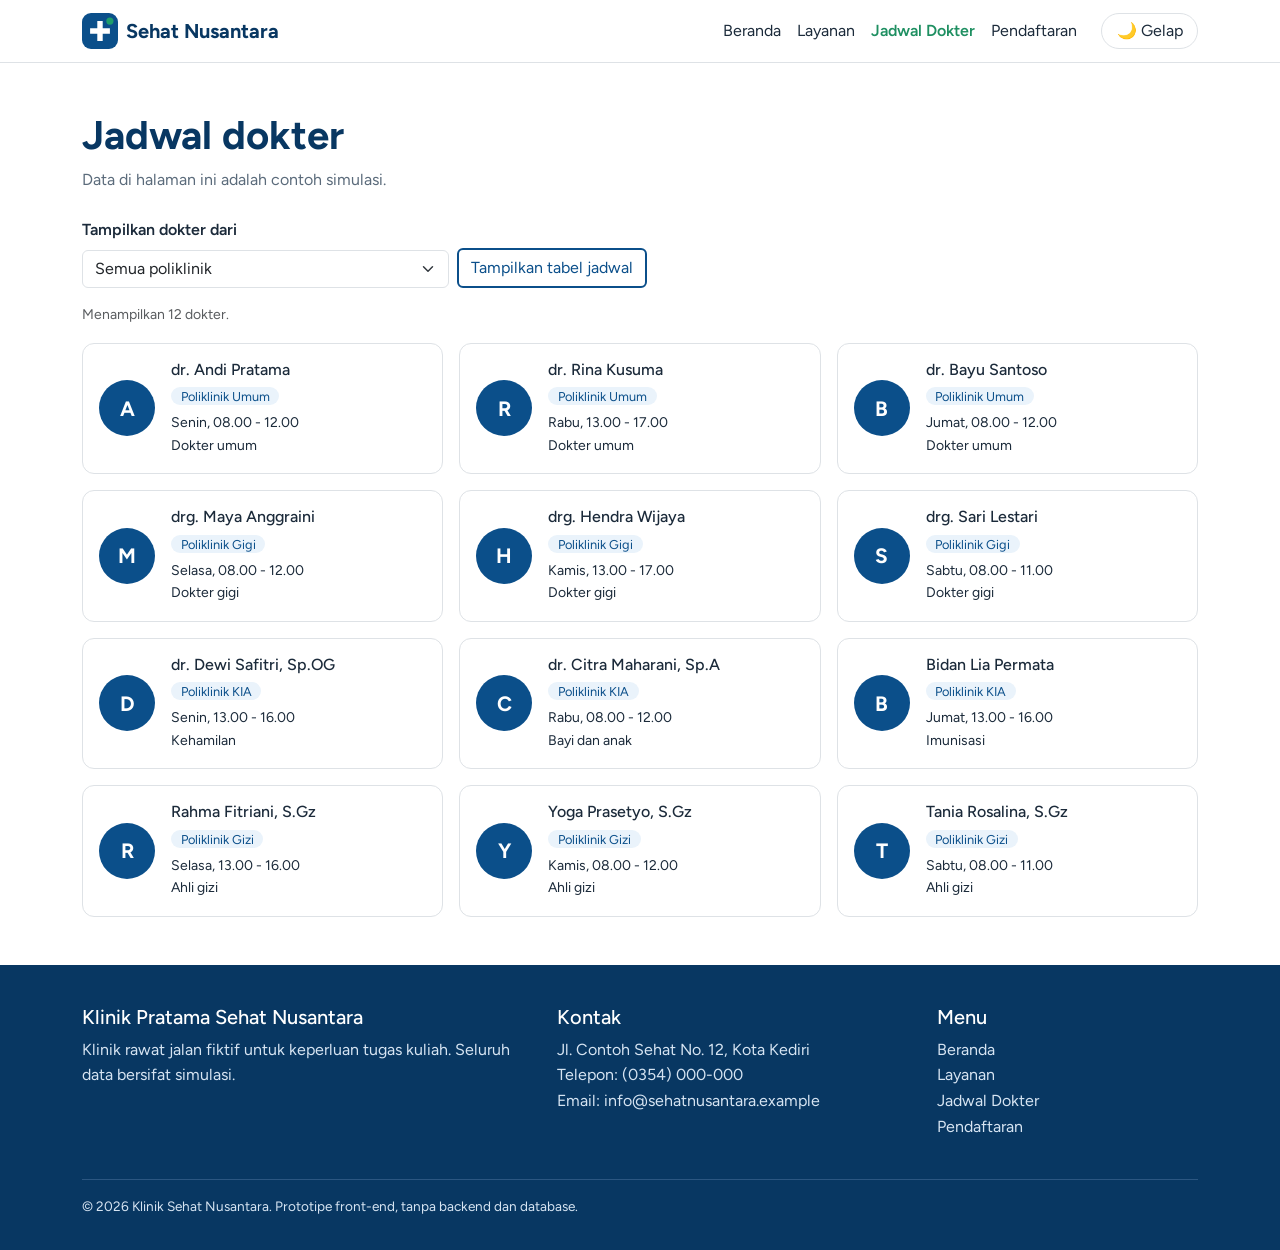
==== dokter.html @ 6f529d4d "inisialisasi project awal" ====
<!doctype html>
<html lang="id">
  <head>
    <meta charset="UTF-8" />
    <meta name="viewport" content="width=device-width, initial-scale=1" />
    <title>Jadwal Dokter | Klinik Pratama Sehat Nusantara</title>
    <link rel="preconnect" href="https://fonts.googleapis.com" />
    <link
      href="https://fonts.googleapis.com/css2?family=Figtree:wght@400;600;700&display=swap"
      rel="stylesheet"
    />
    <link
      href="https://cdn.jsdelivr.net/npm/bootstrap@5.3.3/dist/css/bootstrap.min.css"
      rel="stylesheet"
    />
    <link rel="stylesheet" href="css/style.css" />
    <script>
      document.documentElement.setAttribute(
        "data-bs-theme",
        localStorage.getItem("tema") || "light",
      );
    </script>
  </head>
  <body>
    <header class="site-header">
      <nav class="navbar navbar-expand-md" aria-label="Navigasi utama">
        <div class="container">
          <a class="navbar-brand" href="index.html"
            ><img
              src="img/logo.svg"
              alt="Logo Klinik Sehat Nusantara"
              width="36"
              height="36"
            />
            Sehat Nusantara</a
          >
          <button
            class="navbar-toggler"
            type="button"
            data-bs-toggle="collapse"
            data-bs-target="#menu"
            aria-controls="menu"
            aria-expanded="false"
            aria-label="Buka menu"
          >
            <span class="navbar-toggler-icon"></span>
          </button>
          <div class="collapse navbar-collapse" id="menu">
            <ul class="navbar-nav ms-auto">
              <li class="nav-item">
                <a class="nav-link" href="index.html">Beranda</a>
              </li>
              <li class="nav-item">
                <a class="nav-link" href="layanan.html">Layanan</a>
              </li>
              <li class="nav-item">
                <a class="nav-link active" href="dokter.html">Jadwal Dokter</a>
              </li>
              <li class="nav-item">
                <a class="nav-link" href="pendaftaran.html">Pendaftaran</a>
              </li>
            </ul>
            <button
              id="btn-tema"
              type="button"
              class="btn-tema ms-md-3 my-2 my-md-0"
              aria-pressed="false"
            >
              🌙 Gelap
            </button>
          </div>
        </div>
      </nav>
    </header>
    <main>
      <section class="bagian">
        <div class="container">
          <h1>Jadwal dokter</h1>
          <p class="lead-teks">Data di halaman ini adalah contoh simulasi.</p>
          <div class="row g-2 align-items-end mb-3">
            <div class="col-sm-6 col-md-4">
              <label for="filter-poli" class="form-label"
                >Tampilkan dokter dari</label
              >
              <select id="filter-poli" class="form-select">
                <option value="Semua">Semua poliklinik</option>
                <option value="Umum">Poliklinik Umum</option>
                <option value="Gigi">Poliklinik Gigi</option>
                <option value="KIA">Poliklinik KIA</option>
                <option value="Gizi">Poliklinik Gizi</option>
              </select>
            </div>
            <div class="col-sm-6 col-md-4">
              <button id="btn-tabel" type="button" class="btn btn-outline-biru">
                Tampilkan tabel jadwal
              </button>
            </div>
          </div>
          <p id="jumlah-dokter" class="small text-muted" aria-live="polite"></p>
          <div id="daftar-dokter" class="row g-3"></div>
          <div id="wadah-tabel" class="table-responsive mt-4 d-none">
            <table class="table table-striped align-middle">
              <caption>
                Jadwal praktik dokter
              </caption>
              <thead>
                <tr>
                  <th scope="col">Dokter</th>
                  <th scope="col">Poliklinik</th>
                  <th scope="col">Hari</th>
                  <th scope="col">Jam</th>
                </tr>
              </thead>
              <tbody id="isi-tabel"></tbody>
            </table>
          </div>
        </div>
      </section>
    </main>
    <footer class="site-footer">
      <div class="container">
        <div class="row g-4">
          <div class="col-md-5">
            <h2 class="h5">Klinik Pratama Sehat Nusantara</h2>
            <p>
              Klinik rawat jalan fiktif untuk keperluan tugas kuliah. Seluruh
              data bersifat simulasi.
            </p>
          </div>
          <div class="col-md-4">
            <h2 class="h5">Kontak</h2>
            <ul class="list-unstyled">
              <li>Jl. Contoh Sehat No. 12, Kota Kediri</li>
              <li>Telepon: (0354) 000-000</li>
              <li>Email: info@sehatnusantara.example</li>
            </ul>
          </div>
          <div class="col-md-3">
            <h2 class="h5">Menu</h2>
            <ul class="list-unstyled">
              <li><a href="index.html">Beranda</a></li>
              <li><a href="layanan.html">Layanan</a></li>
              <li><a href="dokter.html">Jadwal Dokter</a></li>
              <li><a href="pendaftaran.html">Pendaftaran</a></li>
            </ul>
          </div>
        </div>
        <p class="copy">
          &copy; 2026 Klinik Sehat Nusantara. Prototipe front-end, tanpa backend
          dan database.
        </p>
      </div>
    </footer>
    <script src="https://cdn.jsdelivr.net/npm/bootstrap@5.3.3/dist/js/bootstrap.bundle.min.js"></script>
    <script src="js/script.js"></script>
  </body>
</html>
---- css/style.css ----
/* Palet: biru klinik, putih, aksen hijau. Font: Figtree */
:root {
  --biru: #0b4f8a;
  --biru-tua: #083762;
  --biru-muda: #eaf3fb;
  --hijau: #1e8f61;
  --hijau-tua: #177350;
  --teks: #1b2a3a;
  --abu: #5b6b7b;
  --merah: #b3261e;
  --latar-gelap: #083762;
  --tombol: #187a53;
  --tombol-hover: #126043;
}
body {
  font-family: "Figtree", system-ui, sans-serif;
  color: var(--teks);
  line-height: 1.6;
  overflow-x: hidden;
}
h1,
h2,
h3 {
  font-weight: 700;
  color: var(--biru-tua);
}
a {
  color: var(--biru);
}
/* header & navbar */
.site-header {
  background: var(--bs-body-bg);
  border-bottom: 1px solid var(--bs-border-color);
  position: sticky;
  top: 0;
  z-index: 100;
}
.navbar-brand {
  font-weight: 700;
  color: var(--biru-tua);
  display: flex;
  align-items: center;
  gap: 0.5rem;
}
.navbar .nav-link {
  color: var(--teks);
  padding: 0.5rem 1rem;
}
.navbar .nav-link:hover,
.navbar .nav-link.active {
  color: var(--hijau);
  font-weight: 600;
}
/* tombol */
.btn-hijau {
  background: var(--tombol);
  color: #fff;
  border: 0;
}
.btn-hijau:hover {
  background: var(--tombol-hover);
  color: #fff;
}
.btn-outline-biru {
  border: 2px solid var(--biru);
  color: var(--biru);
}
.btn-outline-biru:hover {
  background: var(--biru);
  color: #fff;
}
/* hero */
.hero {
  background: var(--latar-gelap);
  color: #fff;
  padding: 4.5rem 0;
}
.hero h1 {
  color: #fff;
  font-size: 2.6rem;
  max-width: 18ch;
}
.hero .lead {
  max-width: 55ch;
  margin: 1rem 0 1.5rem;
}
.sapaan {
  color: #9fe0c3;
  font-weight: 600;
  margin-bottom: 0.5rem;
}
.hero .btn {
  margin: 0 0.5rem 0.5rem 0;
}
/* bagian umum */
.bagian {
  padding: 3rem 0;
}
.bg-muda {
  background: var(--biru-muda);
}
.lead-teks {
  color: var(--abu);
  margin-bottom: 1.5rem;
}
.kartu-poli {
  border: 1px solid var(--bs-border-color);
  border-radius: 12px;
  overflow: hidden;
}
.kartu-poli:hover {
  border-color: var(--hijau);
}
.kartu-poli ul {
  padding-left: 1.1rem;
}
.untuk {
  font-size: 0.95rem;
  color: var(--abu);
  margin: 0;
}
.tabel-jam {
  max-width: 420px;
}
/* dokter */
.avatar {
  width: 56px;
  height: 56px;
  border-radius: 50%;
  background: var(--biru);
  color: #fff;
  display: flex;
  align-items: center;
  justify-content: center;
  font-weight: 700;
  font-size: 1.3rem;
  flex-shrink: 0;
}
.kartu-dokter {
  display: flex;
  gap: 1rem;
  align-items: center;
  padding: 1rem;
  border: 1px solid var(--bs-border-color);
  border-radius: 12px;
  height: 100%;
}
.badge-poli {
  background: var(--biru-muda);
  color: var(--biru);
  padding: 0.1rem 0.6rem;
  border-radius: 20px;
  font-size: 0.8rem;
}
/* formulir */
.form-lebar {
  max-width: 760px;
}
.form-label {
  font-weight: 600;
}
.pesan-error {
  color: var(--merah);
  font-size: 0.875rem;
  min-height: 1.3em;
}
.is-invalid {
  border-color: var(--merah) !important;
  background-color: #fdf1f0;
}
.nomor-antrean {
  font-size: 2.4rem;
  font-weight: 700;
  color: var(--hijau);
  text-align: center;
}
/* footer */
.site-footer {
  background: var(--latar-gelap);
  color: #d6e4f2;
  padding: 2.5rem 0 1rem;
}
.site-footer h2 {
  color: #fff;
}
.site-footer a {
  color: #d6e4f2;
  text-decoration: none;
}
.site-footer a:hover {
  color: #9fe0c3;
  text-decoration: underline;
}
.copy {
  border-top: 1px solid #2b5681;
  margin-top: 1.5rem;
  padding-top: 1rem;
  font-size: 0.85rem;
}
:focus-visible {
  outline: 3px solid #f2b705;
  outline-offset: 2px;
}
/* responsif: tablet */
@media (max-width: 991px) {
  .hero h1 {
    font-size: 2.2rem;
  }
  .bagian {
    padding: 2.5rem 0;
  }
}
/* responsif: smartphone */
@media (max-width: 576px) {
  .hero {
    padding: 3rem 0;
  }
  .hero h1 {
    font-size: 1.8rem;
  }
  .nomor-antrean {
    font-size: 1.9rem;
  }
  .kartu-dokter {
    flex-direction: column;
    text-align: center;
  }
}
/* cetak ringkasan pendaftaran */
@media print {
  body * {
    visibility: hidden;
  }
  #modal-ringkasan,
  #modal-ringkasan * {
    visibility: visible;
  }
  #modal-ringkasan {
    position: absolute;
    left: 0;
    top: 0;
  }
  .modal-footer,
  .btn-close {
    display: none;
  }
}

/* ===== MODE GELAP ===== */
.btn-tema {
  background: none;
  border: 1px solid var(--bs-border-color);
  border-radius: 20px;
  padding: 0.25rem 0.9rem;
  color: var(--teks);
}
.btn-tema:hover {
  border-color: var(--hijau);
  color: var(--hijau);
}
[data-bs-theme="dark"] {
  --biru: #6cb4f0;
  --biru-tua: #dcebfa;
  --biru-muda: #16293d;
  --hijau: #3dbe8b;
  --teks: #e4ecf4;
  --abu: #9fb0c1;
  --merah: #ff8a80;
}
[data-bs-theme="dark"] .navbar-toggler-icon {
  filter: invert(1);
}
[data-bs-theme="dark"] .is-invalid {
  background-color: #3a1f1f;
}
[data-bs-theme="dark"] .btn-outline-biru:hover,
[data-bs-theme="dark"] .avatar {
  color: #0b1b2b;
}
@media print {
  #modal-ringkasan .modal-content {
    background: #fff !important;
    color: #000 !important;
  }
  .nomor-antrean {
    color: #000;
  }
}
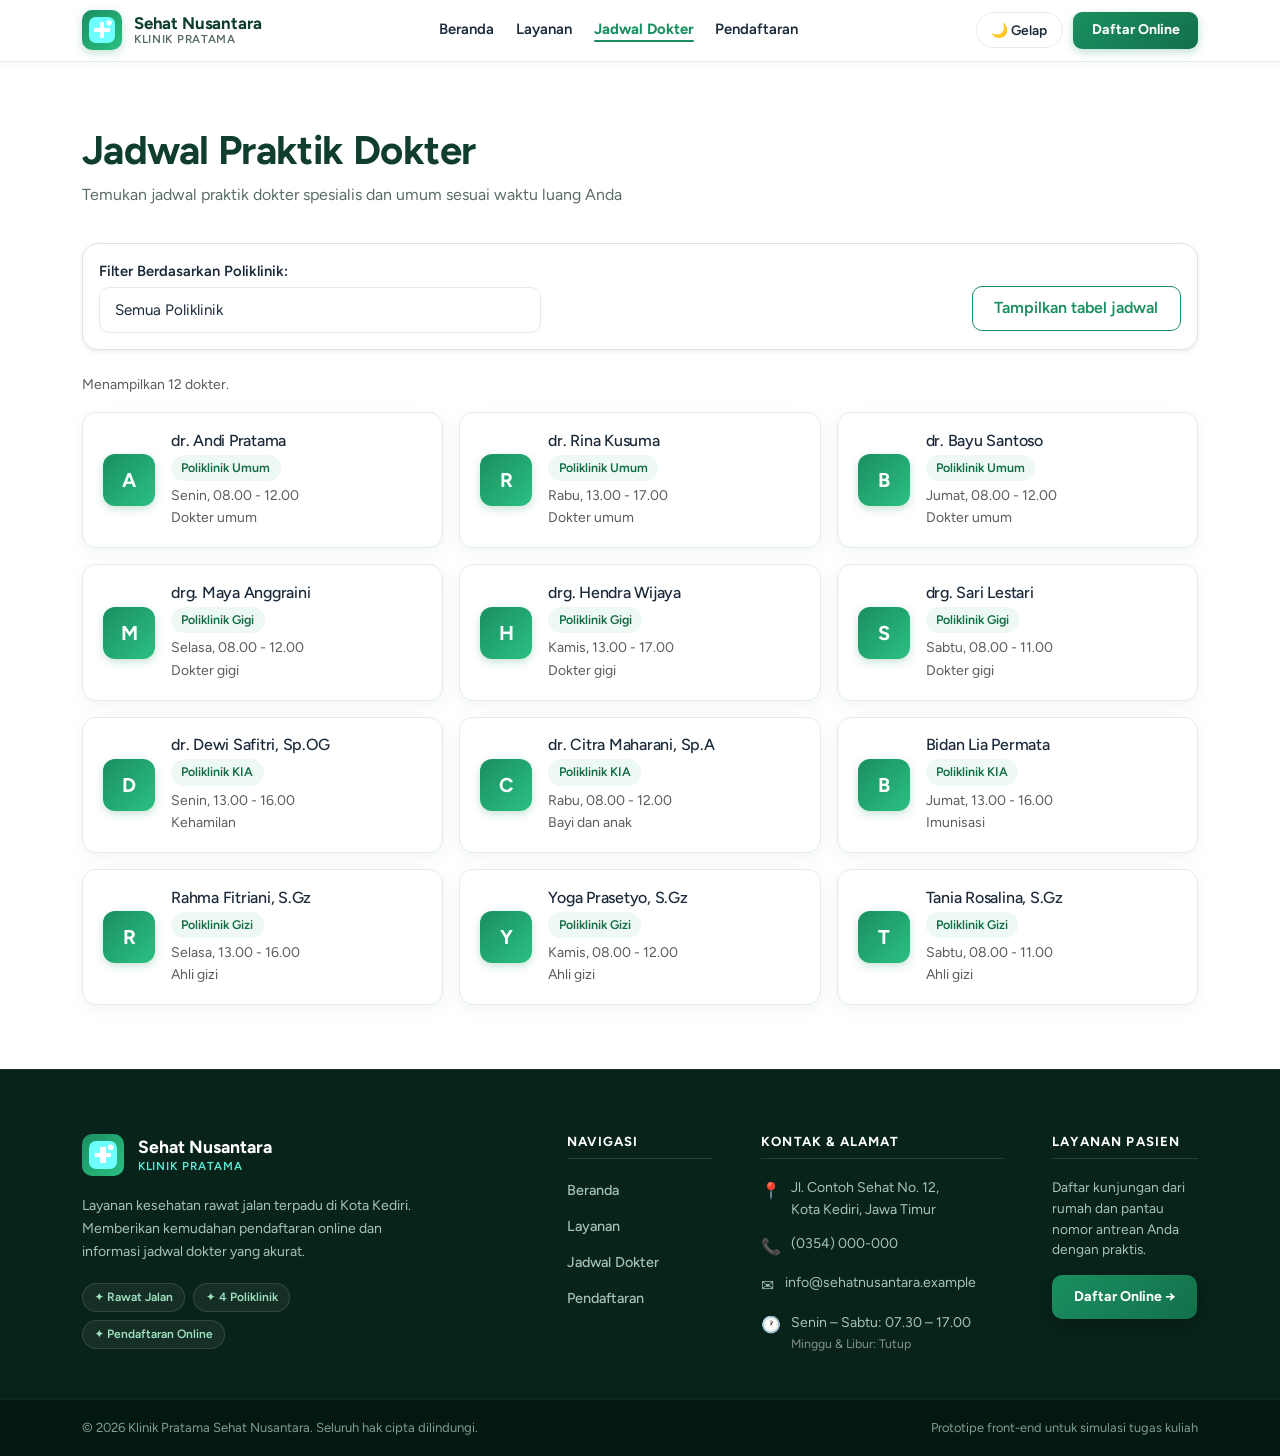
==== commit 0240317a: "fixing hari libur maksimalkan tampilan header dan footer serta perbaiki dark mode yang belum sempurn" ====
--- a/dokter.html
+++ b/dokter.html
@@ -6,7 +6,7 @@
     <title>Jadwal Dokter | Klinik Pratama Sehat Nusantara</title>
     <link rel="preconnect" href="https://fonts.googleapis.com" />
     <link
-      href="https://fonts.googleapis.com/css2?family=Figtree:wght@400;600;700&display=swap"
+      href="https://fonts.googleapis.com/css2?family=Figtree:wght@400;500;600;700&display=swap"
       rel="stylesheet"
     />
     <link
@@ -22,18 +22,29 @@
     </script>
   </head>
   <body>
+
+    <!-- ===== HEADER / NAVBAR ===== -->
     <header class="site-header">
       <nav class="navbar navbar-expand-md" aria-label="Navigasi utama">
         <div class="container">
-          <a class="navbar-brand" href="index.html"
-            ><img
-              src="img/logo.svg"
-              alt="Logo Klinik Sehat Nusantara"
-              width="36"
-              height="36"
-            />
-            Sehat Nusantara</a
-          >
+
+          <!-- Brand Logo & Nama -->
+          <a class="navbar-brand" href="index.html">
+            <div class="navbar-brand-logo">
+              <img
+                src="img/logo.svg"
+                alt="Logo Klinik Sehat Nusantara"
+                width="26"
+                height="26"
+              />
+            </div>
+            <div class="navbar-brand-text">
+              <span class="brand-name">Sehat Nusantara</span>
+              <span class="brand-sub">Klinik Pratama</span>
+            </div>
+          </a>
+
+          <!-- Toggler Mobile -->
           <button
             class="navbar-toggler"
             type="button"
@@ -45,112 +56,191 @@
           >
             <span class="navbar-toggler-icon"></span>
           </button>
+
+          <!-- Menu Navigasi & Aksi -->
           <div class="collapse navbar-collapse" id="menu">
-            <ul class="navbar-nav ms-auto">
-              <li class="nav-item">
-                <a class="nav-link" href="index.html">Beranda</a>
-              </li>
-              <li class="nav-item">
-                <a class="nav-link" href="layanan.html">Layanan</a>
-              </li>
-              <li class="nav-item">
-                <a class="nav-link active" href="dokter.html">Jadwal Dokter</a>
-              </li>
-              <li class="nav-item">
-                <a class="nav-link" href="pendaftaran.html">Pendaftaran</a>
+            <ul class="navbar-nav mx-auto">
+              <li class="nav-item">
+                <a class="nav-link" href="index.html">
+                  <span>Beranda</span>
+                </a>
+              </li>
+              <li class="nav-item">
+                <a class="nav-link" href="layanan.html">
+                  <span>Layanan</span>
+                </a>
+              </li>
+              <li class="nav-item">
+                <a class="nav-link active" href="dokter.html">
+                  <span>Jadwal Dokter</span>
+                </a>
+              </li>
+              <li class="nav-item">
+                <a class="nav-link" href="pendaftaran.html">
+                  <span>Pendaftaran</span>
+                </a>
               </li>
             </ul>
-            <button
-              id="btn-tema"
-              type="button"
-              class="btn-tema ms-md-3 my-2 my-md-0"
-              aria-pressed="false"
-            >
-              🌙 Gelap
-            </button>
-          </div>
+
+            <div class="navbar-actions">
+              <button
+                id="btn-tema"
+                type="button"
+                class="btn-tema"
+                aria-pressed="false"
+              >
+                🌙 Gelap
+              </button>
+              <a href="pendaftaran.html" class="btn-daftar-nav">
+                Daftar Online
+              </a>
+            </div>
+          </div>
+
         </div>
       </nav>
     </header>
+
     <main>
       <section class="bagian">
         <div class="container">
-          <h1>Jadwal dokter</h1>
-          <p class="lead-teks">Data di halaman ini adalah contoh simulasi.</p>
-          <div class="row g-2 align-items-end mb-3">
-            <div class="col-sm-6 col-md-4">
-              <label for="filter-poli" class="form-label"
-                >Tampilkan dokter dari</label
-              >
-              <select id="filter-poli" class="form-select">
-                <option value="Semua">Semua poliklinik</option>
-                <option value="Umum">Poliklinik Umum</option>
-                <option value="Gigi">Poliklinik Gigi</option>
-                <option value="KIA">Poliklinik KIA</option>
-                <option value="Gizi">Poliklinik Gizi</option>
-              </select>
-            </div>
-            <div class="col-sm-6 col-md-4">
-              <button id="btn-tabel" type="button" class="btn btn-outline-biru">
-                Tampilkan tabel jadwal
-              </button>
-            </div>
-          </div>
-          <p id="jumlah-dokter" class="small text-muted" aria-live="polite"></p>
+          <div class="section-heading">
+            <h1>Jadwal Praktik Dokter</h1>
+            <p class="section-sub">Temukan jadwal praktik dokter spesialis dan umum sesuai waktu luang Anda</p>
+          </div>
+
+          <!-- Filter & Toggle Tabel -->
+          <div class="card p-3 mb-4 rounded-4 shadow-sm border">
+            <div class="row g-3 align-items-center">
+              <div class="col-sm-6 col-md-5">
+                <label for="filter-poli" class="form-label mb-1">
+                  Filter Berdasarkan Poliklinik:
+                </label>
+                <select id="filter-poli" class="form-select form-control-modern">
+                  <option value="Semua">Semua Poliklinik</option>
+                  <option value="Umum">Poliklinik Umum</option>
+                  <option value="Gigi">Poliklinik Gigi</option>
+                  <option value="KIA">Poliklinik KIA</option>
+                  <option value="Gizi">Poliklinik Gizi</option>
+                </select>
+              </div>
+              <div class="col-sm-6 col-md-4 ms-auto text-sm-end pt-sm-4">
+                <button id="btn-tabel" type="button" class="btn btn-outline-hijau">
+                  Tampilkan tabel jadwal
+                </button>
+              </div>
+            </div>
+          </div>
+
+          <p id="jumlah-dokter" class="small text-muted mb-3" aria-live="polite"></p>
+
+          <!-- Grid Kartu Dokter -->
           <div id="daftar-dokter" class="row g-3"></div>
+
+          <!-- Wadah Tabel Jadwal Dinamis -->
           <div id="wadah-tabel" class="table-responsive mt-4 d-none">
-            <table class="table table-striped align-middle">
-              <caption>
-                Jadwal praktik dokter
-              </caption>
-              <thead>
-                <tr>
-                  <th scope="col">Dokter</th>
-                  <th scope="col">Poliklinik</th>
-                  <th scope="col">Hari</th>
-                  <th scope="col">Jam</th>
-                </tr>
-              </thead>
-              <tbody id="isi-tabel"></tbody>
-            </table>
-          </div>
+            <div class="card rounded-4 overflow-hidden border shadow-sm">
+              <table class="table table-striped align-middle mb-0">
+                <thead class="table-light">
+                  <tr>
+                    <th scope="col" class="py-3 px-3">Nama Dokter</th>
+                    <th scope="col" class="py-3">Poliklinik</th>
+                    <th scope="col" class="py-3">Hari Praktik</th>
+                    <th scope="col" class="py-3 px-3">Jam Layanan</th>
+                  </tr>
+                </thead>
+                <tbody id="isi-tabel"></tbody>
+              </table>
+            </div>
+          </div>
+
         </div>
       </section>
     </main>
+
+    <!-- ===== FOOTER ===== -->
     <footer class="site-footer">
-      <div class="container">
-        <div class="row g-4">
-          <div class="col-md-5">
-            <h2 class="h5">Klinik Pratama Sehat Nusantara</h2>
-            <p>
-              Klinik rawat jalan fiktif untuk keperluan tugas kuliah. Seluruh
-              data bersifat simulasi.
-            </p>
-          </div>
-          <div class="col-md-4">
-            <h2 class="h5">Kontak</h2>
-            <ul class="list-unstyled">
-              <li>Jl. Contoh Sehat No. 12, Kota Kediri</li>
-              <li>Telepon: (0354) 000-000</li>
-              <li>Email: info@sehatnusantara.example</li>
-            </ul>
-          </div>
-          <div class="col-md-3">
-            <h2 class="h5">Menu</h2>
-            <ul class="list-unstyled">
-              <li><a href="index.html">Beranda</a></li>
-              <li><a href="layanan.html">Layanan</a></li>
-              <li><a href="dokter.html">Jadwal Dokter</a></li>
-              <li><a href="pendaftaran.html">Pendaftaran</a></li>
-            </ul>
-          </div>
-        </div>
-        <p class="copy">
-          &copy; 2026 Klinik Sehat Nusantara. Prototipe front-end, tanpa backend
-          dan database.
-        </p>
+      <div class="footer-top">
+        <div class="container">
+          <div class="row g-4 g-lg-5">
+
+            <!-- Kolom 1: Identitas -->
+            <div class="col-md-5 col-lg-4">
+              <div class="footer-brand">
+                <div class="footer-brand-logo">
+                  <img src="img/logo.svg" alt="Logo Sehat Nusantara" width="28" height="28" />
+                </div>
+                <div>
+                  <span class="footer-brand-name">Sehat Nusantara</span>
+                  <span class="footer-brand-tag">Klinik Pratama</span>
+                </div>
+              </div>
+              <p class="footer-desc">
+                Layanan kesehatan rawat jalan terpadu di Kota Kediri. Memberikan kemudahan pendaftaran online dan informasi jadwal dokter yang akurat.
+              </p>
+              <div class="footer-badges">
+                <span class="footer-badge">✦ Rawat Jalan</span>
+                <span class="footer-badge">✦ 4 Poliklinik</span>
+                <span class="footer-badge">✦ Pendaftaran Online</span>
+              </div>
+            </div>
+
+            <!-- Kolom 2: Navigasi -->
+            <div class="col-6 col-md-3 col-lg-2 offset-lg-1">
+              <h2 class="footer-heading">Navigasi</h2>
+              <ul class="footer-links">
+                <li><a href="index.html">Beranda</a></li>
+                <li><a href="layanan.html">Layanan</a></li>
+                <li><a href="dokter.html">Jadwal Dokter</a></li>
+                <li><a href="pendaftaran.html">Pendaftaran</a></li>
+              </ul>
+            </div>
+
+            <!-- Kolom 3: Kontak -->
+            <div class="col-6 col-md-4 col-lg-3">
+              <h2 class="footer-heading">Kontak &amp; Alamat</h2>
+              <ul class="footer-contact">
+                <li>
+                  <span class="fc-icon" aria-hidden="true">📍</span>
+                  <span>Jl. Contoh Sehat No. 12,<br />Kota Kediri, Jawa Timur</span>
+                </li>
+                <li>
+                  <span class="fc-icon" aria-hidden="true">📞</span>
+                  <span>(0354) 000-000</span>
+                </li>
+                <li>
+                  <span class="fc-icon" aria-hidden="true">✉️</span>
+                  <span>info@sehatnusantara.example</span>
+                </li>
+                <li>
+                  <span class="fc-icon" aria-hidden="true">🕐</span>
+                  <span>Senin – Sabtu: 07.30 – 17.00<br /><small class="text-white-50">Minggu &amp; Libur: Tutup</small></span>
+                </li>
+              </ul>
+            </div>
+
+            <!-- Kolom 4: CTA Layanan -->
+            <div class="col-md-12 col-lg-2">
+              <h2 class="footer-heading">Layanan Pasien</h2>
+              <p class="footer-cta-desc">Daftar kunjungan dari rumah dan pantau nomor antrean Anda dengan praktis.</p>
+              <a href="pendaftaran.html" class="btn-footer-daftar">Daftar Online →</a>
+            </div>
+
+          </div>
+        </div>
+      </div>
+
+      <!-- Footer Bottom Bar -->
+      <div class="footer-bottom">
+        <div class="container">
+          <div class="footer-bottom-inner">
+            <p class="copy">&copy; 2026 Klinik Pratama Sehat Nusantara. Seluruh hak cipta dilindungi.</p>
+            <p class="footer-credit">Prototipe front-end untuk simulasi tugas kuliah</p>
+          </div>
+        </div>
       </div>
     </footer>
+
     <script src="https://cdn.jsdelivr.net/npm/bootstrap@5.3.3/dist/js/bootstrap.bundle.min.js"></script>
     <script src="js/script.js"></script>
   </body>
--- a/css/style.css
+++ b/css/style.css
@@ -1,232 +1,1463 @@
-/* Palet: biru klinik, putih, aksen hijau. Font: Figtree */
+/* ==========================================================================
+   KLINIK PRATAMA SEHAT NUSANTARA - MODERN HEALTHCARE DESIGN SYSTEM
+   Palet: Emerald Green (#1a8f60), Forest Deep (#092e22), Soft Mint (#eef9f3),
+   Slate Charcoal (#1b2a3a), Pure White (#ffffff).
+   Font: Figtree
+   ========================================================================== */
+
 :root {
-  --biru: #0b4f8a;
-  --biru-tua: #083762;
-  --biru-muda: #eaf3fb;
-  --hijau: #1e8f61;
-  --hijau-tua: #177350;
+  /* Warna Utama & Identitas */
+  --hijau: #1a8f60;
+  --hijau-tua: #126b48;
+  --hijau-muda: #eef9f3;
+  --hijau-aksen: #2bc083;
+  --biru: #1a8f60;           /* Selaraskan biru lawas menjadi hijau klinik */
+  --biru-tua: #0f3d2e;
+  --biru-muda: #eef9f3;
   --teks: #1b2a3a;
-  --abu: #5b6b7b;
-  --merah: #b3261e;
-  --latar-gelap: #083762;
-  --tombol: #187a53;
-  --tombol-hover: #126043;
-}
+  --teks-muted: #5a6e64;
+  --abu: #5a6e64;
+  --merah: #d93829;
+  --latar-gelap: #092e22;    /* Deep Forest Green elegan */
+  --tombol: #1a8f60;
+  --tombol-hover: #13704b;
+  --border-halus: #e2ede7;
+  --card-bg: #ffffff;
+  --card-shadow: 0 4px 16px rgba(15, 61, 46, 0.06);
+  --card-shadow-hover: 0 8px 24px rgba(26, 143, 96, 0.12);
+  --header-bg: rgba(255, 255, 255, 0.95);
+  --footer-bg: #07231a;
+  --footer-bottom-bg: #041812;
+}
+
 body {
-  font-family: "Figtree", system-ui, sans-serif;
+  font-family: "Figtree", system-ui, -apple-system, BlinkMacSystemFont, sans-serif;
   color: var(--teks);
+  background-color: var(--bs-body-bg);
   line-height: 1.6;
   overflow-x: hidden;
-}
-h1,
-h2,
-h3 {
+  transition: background-color 0.25s ease, color 0.25s ease;
+}
+
+h1, h2, h3, h4, h5, h6 {
   font-weight: 700;
   color: var(--biru-tua);
-}
+  letter-spacing: -0.015em;
+}
+
 a {
-  color: var(--biru);
-}
-/* header & navbar */
+  color: var(--hijau);
+  text-decoration: none;
+  transition: color 0.18s ease;
+}
+a:hover {
+  color: var(--hijau-tua);
+}
+
+:focus-visible {
+  outline: 2px solid var(--hijau);
+  outline-offset: 2px;
+}
+
+/* ==========================================================================
+   HEADER & NAVBAR (Konsisten di Seluruh Halaman)
+   ========================================================================== */
 .site-header {
-  background: var(--bs-body-bg);
-  border-bottom: 1px solid var(--bs-border-color);
+  background: var(--header-bg);
+  backdrop-filter: blur(12px);
+  -webkit-backdrop-filter: blur(12px);
+  border-bottom: 1px solid var(--border-halus);
   position: sticky;
   top: 0;
-  z-index: 100;
-}
+  z-index: 1000;
+  box-shadow: 0 2px 10px rgba(0, 0, 0, 0.03);
+  transition: background-color 0.25s ease, border-color 0.25s ease;
+}
+
+.site-header .navbar {
+  padding: 0.65rem 0;
+}
+
+.navbar .container {
+  display: flex;
+  align-items: center;
+  justify-content: space-between;
+}
+
+/* Brand Logo & Teks */
 .navbar-brand {
-  font-weight: 700;
+  display: flex;
+  align-items: center;
+  gap: 0.75rem;
+  text-decoration: none;
+  padding: 0;
+  margin: 0;
+  flex-shrink: 0;
+}
+
+.navbar-brand-logo {
+  width: 40px;
+  height: 40px;
+  background: linear-gradient(135deg, #1a8f60 0%, #2bc083 100%);
+  border-radius: 10px;
+  display: flex;
+  align-items: center;
+  justify-content: center;
+  flex-shrink: 0;
+  box-shadow: 0 3px 10px rgba(26, 143, 96, 0.25);
+  padding: 7px;
+  transition: transform 0.2s ease;
+}
+.navbar-brand:hover .navbar-brand-logo {
+  transform: scale(1.04);
+}
+.navbar-brand-logo img {
+  filter: brightness(10);
+  width: 100%;
+  height: 100%;
+  object-fit: contain;
+}
+
+.navbar-brand-text {
+  display: flex;
+  flex-direction: column;
+  line-height: 1.15;
+}
+.brand-name {
+  font-weight: 700;
+  font-size: 1.05rem;
   color: var(--biru-tua);
-  display: flex;
-  align-items: center;
-  gap: 0.5rem;
-}
+  letter-spacing: -0.01em;
+}
+.brand-sub {
+  font-size: 0.72rem;
+  font-weight: 600;
+  color: var(--teks-muted);
+  text-transform: uppercase;
+  letter-spacing: 0.06em;
+}
+
+/* Nav Menu Links (Terpusat & Seimbang) */
+.navbar-collapse {
+  flex-grow: 1;
+}
+
+.navbar-nav {
+  display: flex;
+  align-items: center;
+  gap: 0.35rem;
+  margin: 0 auto;
+}
+
 .navbar .nav-link {
   color: var(--teks);
-  padding: 0.5rem 1rem;
-}
-.navbar .nav-link:hover,
+  font-weight: 600;
+  font-size: 0.93rem;
+  padding: 0.5rem 0.95rem;
+  border-radius: 8px;
+  position: relative;
+  transition: color 0.18s ease, background-color 0.18s ease;
+}
+.navbar .nav-link span {
+  position: relative;
+}
+.navbar .nav-link span::after {
+  content: "";
+  position: absolute;
+  left: 0;
+  bottom: -4px;
+  width: 0;
+  height: 2px;
+  background: var(--hijau);
+  border-radius: 2px;
+  transition: width 0.22s ease;
+}
+.navbar .nav-link:hover {
+  color: var(--hijau);
+}
+.navbar .nav-link:hover span::after,
+.navbar .nav-link.active span::after {
+  width: 100%;
+}
 .navbar .nav-link.active {
   color: var(--hijau);
+  font-weight: 700;
+}
+
+/* Navbar Actions (Kanan: Theme Toggle & CTA) */
+.navbar-actions {
+  display: flex;
+  align-items: center;
+  gap: 0.65rem;
+  flex-shrink: 0;
+}
+
+.btn-tema {
+  background: transparent;
+  border: 1px solid var(--border-halus);
+  border-radius: 20px;
+  padding: 0.38rem 0.9rem;
+  color: var(--teks);
+  font-size: 0.86rem;
   font-weight: 600;
-}
-/* tombol */
-.btn-hijau {
-  background: var(--tombol);
-  color: #fff;
-  border: 0;
-}
-.btn-hijau:hover {
-  background: var(--tombol-hover);
-  color: #fff;
-}
-.btn-outline-biru {
-  border: 2px solid var(--biru);
-  color: var(--biru);
-}
-.btn-outline-biru:hover {
-  background: var(--biru);
-  color: #fff;
-}
-/* hero */
+  cursor: pointer;
+  display: inline-flex;
+  align-items: center;
+  gap: 0.35rem;
+  transition: all 0.18s ease;
+}
+.btn-tema:hover {
+  border-color: var(--hijau);
+  color: var(--hijau);
+  background: rgba(26, 143, 96, 0.06);
+}
+
+.btn-daftar-nav {
+  display: inline-flex;
+  align-items: center;
+  gap: 0.4rem;
+  background: linear-gradient(135deg, #1a8f60 0%, #13704b 100%);
+  color: #ffffff !important;
+  text-decoration: none;
+  font-weight: 700;
+  font-size: 0.88rem;
+  padding: 0.45rem 1.15rem;
+  border-radius: 9px;
+  box-shadow: 0 3px 10px rgba(26, 143, 96, 0.28);
+  transition: all 0.2s ease;
+  white-space: nowrap;
+}
+.btn-daftar-nav:hover {
+  background: linear-gradient(135deg, #22a26e 0%, #1a8f60 100%);
+  box-shadow: 0 4px 14px rgba(26, 143, 96, 0.4);
+  transform: translateY(-1px);
+}
+
+/* Mobile Navbar */
+@media (max-width: 767.98px) {
+  .site-header .navbar {
+    padding: 0.5rem 0;
+  }
+  .navbar-collapse {
+    background: var(--card-bg);
+    border-radius: 14px;
+    padding: 1rem 1.1rem;
+    margin-top: 0.75rem;
+    box-shadow: 0 8px 24px rgba(0, 0, 0, 0.1);
+    border: 1px solid var(--border-halus);
+  }
+  .navbar-nav {
+    margin: 0;
+    gap: 0.25rem;
+    width: 100%;
+    align-items: stretch;
+  }
+  .navbar .nav-link {
+    padding: 0.65rem 0.85rem;
+  }
+  .navbar .nav-link span::after {
+    display: none;
+  }
+  .navbar .nav-link.active,
+  .navbar .nav-link:hover {
+    background: var(--hijau-muda);
+  }
+  .navbar-actions {
+    margin-top: 0.85rem;
+    padding-top: 0.85rem;
+    border-top: 1px solid var(--border-halus);
+    display: flex;
+    justify-content: space-between;
+    width: 100%;
+  }
+  .btn-daftar-nav {
+    flex-grow: 1;
+    justify-content: center;
+  }
+}
+
+/* ==========================================================================
+   HERO / LANDING PAGE HEADER (Elegan, Tenang & Modern Healthcare)
+   ========================================================================== */
 .hero {
-  background: var(--latar-gelap);
-  color: #fff;
-  padding: 4.5rem 0;
-}
-.hero h1 {
-  color: #fff;
-  font-size: 2.6rem;
-  max-width: 18ch;
-}
+  background: linear-gradient(140deg, #092e22 0%, #0d4634 50%, #156249 100%);
+  color: #ffffff;
+  padding: 5rem 0 4.5rem;
+  position: relative;
+  overflow: hidden;
+}
+.hero::before {
+  content: "";
+  position: absolute;
+  inset: 0;
+  background:
+    radial-gradient(circle at 85% 20%, rgba(43, 192, 131, 0.18) 0%, transparent 45%),
+    radial-gradient(circle at 15% 85%, rgba(0, 0, 0, 0.2) 0%, transparent 55%);
+  pointer-events: none;
+}
+
+.hero-inner {
+  display: flex;
+  align-items: center;
+  justify-content: space-between;
+  gap: 2.5rem;
+  position: relative;
+  z-index: 1;
+}
+
+.hero-content {
+  flex: 1;
+  max-width: 58ch;
+}
+
+.hero-badge {
+  display: inline-flex;
+  align-items: center;
+  gap: 0.5rem;
+  background: rgba(255, 255, 255, 0.12);
+  border: 1px solid rgba(255, 255, 255, 0.2);
+  backdrop-filter: blur(8px);
+  -webkit-backdrop-filter: blur(8px);
+  padding: 0.35rem 0.95rem;
+  border-radius: 30px;
+  margin-bottom: 1.25rem;
+}
+.hero-badge-dot {
+  width: 8px;
+  height: 8px;
+  background: #34c78a;
+  border-radius: 50%;
+  box-shadow: 0 0 8px #34c78a;
+  animation: pulse-dot 2s infinite ease-in-out;
+}
+@keyframes pulse-dot {
+  0%, 100% { opacity: 1; transform: scale(1); }
+  50% { opacity: 0.6; transform: scale(1.2); }
+}
+.sapaan {
+  color: #d1fae5;
+  font-weight: 600;
+  font-size: 0.85rem;
+  letter-spacing: 0.02em;
+  margin: 0;
+}
+
+.hero-title {
+  color: #ffffff;
+  font-size: 2.75rem;
+  font-weight: 700;
+  line-height: 1.2;
+  margin: 0 0 1.1rem;
+}
+.hero-title-highlight {
+  color: #5eead4;
+}
+
 .hero .lead {
-  max-width: 55ch;
-  margin: 1rem 0 1.5rem;
-}
-.sapaan {
-  color: #9fe0c3;
+  color: rgba(255, 255, 255, 0.88);
+  font-size: 1.05rem;
+  line-height: 1.65;
+  max-width: 52ch;
+  margin-bottom: 2rem;
+}
+
+.hero-actions {
+  display: flex;
+  gap: 0.85rem;
+  flex-wrap: wrap;
+}
+
+.btn-hero-primary {
+  display: inline-flex;
+  align-items: center;
+  gap: 0.55rem;
+  background: #22a26e;
+  color: #ffffff !important;
+  font-weight: 700;
+  font-size: 0.98rem;
+  padding: 0.75rem 1.6rem;
+  border-radius: 11px;
+  box-shadow: 0 4px 16px rgba(18, 107, 72, 0.35);
+  border: 1px solid rgba(255, 255, 255, 0.2);
+  transition: all 0.2s ease;
+}
+.btn-hero-primary:hover {
+  background: #27b67c;
+  box-shadow: 0 6px 20px rgba(18, 107, 72, 0.45);
+  transform: translateY(-2px);
+}
+
+.btn-hero-secondary {
+  display: inline-flex;
+  align-items: center;
+  gap: 0.55rem;
+  background: rgba(255, 255, 255, 0.1);
+  color: #ffffff !important;
   font-weight: 600;
+  font-size: 0.98rem;
+  padding: 0.75rem 1.5rem;
+  border-radius: 11px;
+  border: 1.5px solid rgba(255, 255, 255, 0.35);
+  backdrop-filter: blur(8px);
+  -webkit-backdrop-filter: blur(8px);
+  transition: all 0.2s ease;
+}
+.btn-hero-secondary:hover {
+  background: rgba(255, 255, 255, 0.2);
+  border-color: rgba(255, 255, 255, 0.6);
+  transform: translateY(-2px);
+}
+
+/* Hero Stats */
+.hero-stats {
+  display: flex;
+  flex-direction: column;
+  gap: 0.85rem;
+  min-width: 210px;
+  flex-shrink: 0;
+}
+.stat-card {
+  background: rgba(255, 255, 255, 0.08);
+  border: 1px solid rgba(255, 255, 255, 0.15);
+  backdrop-filter: blur(10px);
+  -webkit-backdrop-filter: blur(10px);
+  border-radius: 14px;
+  padding: 1.1rem 1.4rem;
+  display: flex;
+  flex-direction: column;
+  align-items: center;
+  text-align: center;
+}
+.stat-card-wide {
+  flex-direction: row;
+  text-align: left;
+  gap: 0.85rem;
+}
+.stat-icon-clock {
+  color: #5eead4;
+  flex-shrink: 0;
+}
+.stat-num {
+  font-size: 2.1rem;
+  font-weight: 700;
+  color: #ffffff;
+  line-height: 1;
+}
+.stat-num-sm {
+  font-size: 0.95rem;
+  font-weight: 700;
+  color: #ffffff;
+  display: block;
+}
+.stat-label {
+  font-size: 0.8rem;
+  color: rgba(255, 255, 255, 0.75);
+  font-weight: 500;
+}
+
+@media (max-width: 991.98px) {
+  .hero-stats {
+    display: none;
+  }
+  .hero {
+    padding: 3.8rem 0 3.2rem;
+  }
+  .hero-title {
+    font-size: 2.2rem;
+  }
+}
+@media (max-width: 575.98px) {
+  .hero {
+    padding: 3rem 0 2.5rem;
+  }
+  .hero-title {
+    font-size: 1.85rem;
+  }
+  .hero-actions .btn-hero-primary,
+  .hero-actions .btn-hero-secondary {
+    width: 100%;
+    justify-content: center;
+  }
+}
+
+/* ==========================================================================
+   SECTIONS & KOMPONEN KONTEN
+   ========================================================================== */
+.bagian {
+  padding: 4rem 0;
+}
+.bg-muda {
+  background: var(--hijau-muda);
+}
+
+.section-heading {
+  margin-bottom: 2.2rem;
+}
+.section-heading h2 {
+  font-size: 1.85rem;
+  margin-bottom: 0.35rem;
+}
+.section-sub {
+  color: var(--teks-muted);
+  font-size: 1rem;
+  margin: 0;
+}
+
+/* Card Poliklinik */
+.kartu-poli {
+  background: var(--card-bg);
+  border: 1px solid var(--border-halus);
+  border-radius: 14px;
+  overflow: hidden;
+  box-shadow: var(--card-shadow);
+  transition: transform 0.2s ease, border-color 0.2s ease, box-shadow 0.2s ease;
+}
+.kartu-poli:hover {
+  transform: translateY(-3px);
+  border-color: var(--hijau);
+  box-shadow: var(--card-shadow-hover);
+}
+.kartu-poli .card-body {
+  padding: 1.35rem;
+}
+.kartu-poli h3, .kartu-poli h2 {
+  font-size: 1.15rem;
   margin-bottom: 0.5rem;
 }
-.hero .btn {
-  margin: 0 0.5rem 0.5rem 0;
-}
-/* bagian umum */
-.bagian {
-  padding: 3rem 0;
-}
-.bg-muda {
-  background: var(--biru-muda);
-}
-.lead-teks {
-  color: var(--abu);
-  margin-bottom: 1.5rem;
-}
-.kartu-poli {
-  border: 1px solid var(--bs-border-color);
+
+/* Card Keunggulan */
+.keunggulan-card {
+  background: var(--card-bg);
+  border: 1px solid var(--border-halus);
+  border-radius: 14px;
+  padding: 1.6rem;
+  height: 100%;
+  box-shadow: var(--card-shadow);
+  transition: transform 0.2s ease, border-color 0.2s ease, box-shadow 0.2s ease;
+}
+.keunggulan-card:hover {
+  transform: translateY(-3px);
+  border-color: var(--hijau);
+  box-shadow: var(--card-shadow-hover);
+}
+.keunggulan-icon {
+  font-size: 1.85rem;
+  margin-bottom: 0.85rem;
+}
+.keunggulan-card h3 {
+  font-size: 1.05rem;
+  margin-bottom: 0.45rem;
+}
+.keunggulan-card p {
+  font-size: 0.92rem;
+  color: var(--teks-muted);
+  margin: 0;
+  line-height: 1.55;
+}
+
+/* Jam Operasional */
+.jam-wrapper {
+  display: flex;
+  align-items: flex-start;
+  gap: 2.5rem;
+  flex-wrap: wrap;
+}
+.tabel-jam {
+  max-width: 480px;
+  margin-bottom: 0;
+  background: var(--card-bg);
   border-radius: 12px;
   overflow: hidden;
-}
-.kartu-poli:hover {
+  box-shadow: var(--card-shadow);
+  border: 1px solid var(--border-halus);
+}
+.tabel-jam th {
+  background: rgba(26, 143, 96, 0.08);
+  font-weight: 700;
+  color: var(--biru-tua);
+  padding: 0.85rem 1.1rem;
+}
+.tabel-jam td {
+  padding: 0.85rem 1.1rem;
+}
+.jam-buka {
+  background: rgba(26, 143, 96, 0.12);
+  color: var(--hijau-tua);
+  font-weight: 700;
+  padding: 0.2rem 0.65rem;
+  border-radius: 6px;
+  font-size: 0.88rem;
+}
+.jam-tutup {
+  background: rgba(217, 56, 41, 0.1);
+  color: var(--merah);
+  font-weight: 700;
+  padding: 0.2rem 0.65rem;
+  border-radius: 6px;
+  font-size: 0.88rem;
+}
+
+.jam-cta {
+  flex: 1;
+  min-width: 220px;
+  background: var(--card-bg);
+  border: 1px solid var(--border-halus);
+  border-radius: 14px;
+  padding: 1.5rem 1.75rem;
+  box-shadow: var(--card-shadow);
+  display: flex;
+  flex-direction: column;
+  gap: 0.75rem;
+}
+.jam-cta p {
+  color: var(--teks-muted);
+  font-size: 0.95rem;
+  margin: 0;
+}
+
+/* Dokter Card */
+.kartu-dokter {
+  display: flex;
+  gap: 1rem;
+  align-items: center;
+  padding: 1.1rem 1.25rem;
+  border: 1px solid var(--border-halus);
+  border-radius: 14px;
+  background: var(--card-bg);
+  box-shadow: var(--card-shadow);
+  height: 100%;
+  transition: transform 0.2s ease, border-color 0.2s ease;
+}
+.kartu-dokter:hover {
+  transform: translateY(-2px);
   border-color: var(--hijau);
 }
-.kartu-poli ul {
-  padding-left: 1.1rem;
-}
-.untuk {
-  font-size: 0.95rem;
-  color: var(--abu);
+.avatar {
+  width: 52px;
+  height: 52px;
+  border-radius: 12px;
+  background: linear-gradient(135deg, #1a8f60 0%, #2bc083 100%);
+  color: #ffffff;
+  display: flex;
+  align-items: center;
+  justify-content: center;
+  font-weight: 700;
+  font-size: 1.25rem;
+  flex-shrink: 0;
+  box-shadow: 0 3px 8px rgba(26, 143, 96, 0.25);
+}
+.badge-poli {
+  background: var(--hijau-muda);
+  color: var(--hijau-tua);
+  padding: 0.2rem 0.65rem;
+  border-radius: 20px;
+  font-size: 0.78rem;
+  font-weight: 600;
+  display: inline-block;
+}
+
+/* Tombol Umum */
+.btn-hijau {
+  background: linear-gradient(135deg, #1a8f60 0%, #13704b 100%);
+  color: #ffffff !important;
+  font-weight: 700;
+  border: none;
+  border-radius: 10px;
+  padding: 0.65rem 1.5rem;
+  box-shadow: 0 3px 10px rgba(26, 143, 96, 0.25);
+  transition: all 0.2s ease;
+}
+.btn-hijau:hover {
+  background: linear-gradient(135deg, #22a26e 0%, #1a8f60 100%);
+  box-shadow: 0 5px 16px rgba(26, 143, 96, 0.35);
+  transform: translateY(-1px);
+}
+
+.btn-outline-biru,
+.btn-outline-hijau {
+  border: 1.5px solid var(--hijau);
+  color: var(--hijau);
+  background: transparent;
+  font-weight: 600;
+  border-radius: 10px;
+  padding: 0.6rem 1.35rem;
+  transition: all 0.2s ease;
+}
+.btn-outline-biru:hover,
+.btn-outline-hijau:hover {
+  background: var(--hijau);
+  color: #ffffff;
+}
+
+/* ==========================================================================
+   PENDAFTARAN (Hero, Formulir Card, Input Modern, Modal)
+   ========================================================================== */
+.hero-pendaftaran {
+  background: linear-gradient(140deg, #092e22 0%, #0d4634 50%, #156249 100%);
+  padding: 3.5rem 0 3rem;
+  color: #ffffff;
+  position: relative;
+  overflow: hidden;
+}
+.hero-pendaftaran-inner {
+  display: flex;
+  align-items: center;
+  gap: 1.35rem;
+  position: relative;
+  z-index: 1;
+}
+.hero-pendaftaran-icon {
+  width: 60px;
+  height: 60px;
+  background: rgba(255, 255, 255, 0.14);
+  border: 1px solid rgba(255, 255, 255, 0.22);
+  border-radius: 16px;
+  display: flex;
+  align-items: center;
+  justify-content: center;
+  color: #5eead4;
+  flex-shrink: 0;
+  backdrop-filter: blur(8px);
+}
+.hero-pendaftaran-judul {
+  font-size: 2rem;
+  font-weight: 700;
+  color: #ffffff;
+  margin: 0 0 0.35rem;
+  line-height: 1.2;
+}
+.hero-pendaftaran-sub {
+  color: rgba(255, 255, 255, 0.85);
   margin: 0;
-}
-.tabel-jam {
-  max-width: 420px;
-}
-/* dokter */
-.avatar {
-  width: 56px;
-  height: 56px;
+  font-size: 0.98rem;
+  max-width: 58ch;
+}
+
+.bagian-form {
+  background: var(--bs-body-bg);
+  padding: 2.5rem 0 4rem;
+}
+.form-wrapper {
+  max-width: 760px;
+  margin: 0 auto;
+  display: flex;
+  flex-direction: column;
+  gap: 1.35rem;
+}
+
+.notif-simulasi {
+  background: rgba(26, 143, 96, 0.08);
+  border: 1px solid rgba(26, 143, 96, 0.2);
+  border-left: 4px solid var(--hijau);
+  border-radius: 10px;
+  padding: 0.85rem 1.15rem;
+  font-size: 0.9rem;
+  color: var(--teks);
+  display: flex;
+  align-items: flex-start;
+  gap: 0.65rem;
+}
+
+.form-section {
+  background: var(--card-bg);
+  border-radius: 16px;
+  box-shadow: var(--card-shadow);
+  border: 1px solid var(--border-halus);
+  overflow: hidden;
+  transition: box-shadow 0.2s ease;
+}
+.form-section:focus-within {
+  box-shadow: 0 6px 22px rgba(26, 143, 96, 0.12);
+}
+
+.form-section-header {
+  display: flex;
+  align-items: center;
+  gap: 0.95rem;
+  padding: 1.1rem 1.5rem;
+  background: rgba(26, 143, 96, 0.04);
+  border-bottom: 1px solid var(--border-halus);
+}
+.form-section-num {
+  width: 34px;
+  height: 34px;
+  background: linear-gradient(135deg, #1a8f60, #2bc083);
+  color: #ffffff;
   border-radius: 50%;
-  background: var(--biru);
-  color: #fff;
   display: flex;
   align-items: center;
   justify-content: center;
   font-weight: 700;
-  font-size: 1.3rem;
+  font-size: 0.92rem;
   flex-shrink: 0;
-}
-.kartu-dokter {
-  display: flex;
-  gap: 1rem;
-  align-items: center;
-  padding: 1rem;
-  border: 1px solid var(--bs-border-color);
-  border-radius: 12px;
-  height: 100%;
-}
-.badge-poli {
-  background: var(--biru-muda);
-  color: var(--biru);
-  padding: 0.1rem 0.6rem;
-  border-radius: 20px;
-  font-size: 0.8rem;
-}
-/* formulir */
-.form-lebar {
-  max-width: 760px;
-}
+  box-shadow: 0 2px 6px rgba(26, 143, 96, 0.3);
+}
+.form-section-title {
+  font-size: 1.05rem;
+  font-weight: 700;
+  margin: 0;
+  color: var(--biru-tua);
+}
+.form-section-desc {
+  font-size: 0.82rem;
+  color: var(--teks-muted);
+  margin: 0;
+}
+.form-section-body {
+  padding: 1.5rem;
+}
+
 .form-label {
   font-weight: 600;
-}
+  font-size: 0.92rem;
+  color: var(--teks);
+  display: flex;
+  align-items: center;
+  gap: 0.4rem;
+  margin-bottom: 0.45rem;
+}
+.wajib {
+  color: var(--merah);
+  font-weight: 700;
+}
+.label-opsional {
+  color: var(--teks-muted);
+  font-weight: 400;
+  font-size: 0.82rem;
+}
+
+/* Inputs Modern */
+.form-control-modern,
+.form-select.form-control-modern {
+  border: 1.5px solid var(--border-halus);
+  border-radius: 10px;
+  padding: 0.65rem 0.95rem;
+  font-size: 0.95rem;
+  background: var(--card-bg);
+  color: var(--teks);
+  transition: all 0.18s ease;
+  box-shadow: none;
+}
+.form-control-modern:focus,
+.form-select.form-control-modern:focus {
+  border-color: var(--hijau);
+  box-shadow: 0 0 0 3.5px rgba(26, 143, 96, 0.15);
+  background: var(--card-bg);
+  outline: none;
+}
+.form-control-modern.is-invalid {
+  border-color: var(--merah) !important;
+  background-color: rgba(217, 56, 41, 0.04) !important;
+  box-shadow: 0 0 0 3px rgba(217, 56, 41, 0.12) !important;
+}
+.form-control-readonly {
+  background: rgba(0, 0, 0, 0.03) !important;
+  color: var(--teks-muted);
+  cursor: default;
+}
+
 .pesan-error {
   color: var(--merah);
-  font-size: 0.875rem;
+  font-size: 0.84rem;
   min-height: 1.3em;
-}
-.is-invalid {
-  border-color: var(--merah) !important;
-  background-color: #fdf1f0;
+  margin-top: 0.25rem;
+}
+
+/* Jenis Kelamin Card */
+.jk-group {
+  display: flex;
+  gap: 0.85rem;
+}
+.jk-option {
+  flex: 1;
+  cursor: pointer;
+}
+.jk-card {
+  display: flex;
+  flex-direction: column;
+  align-items: center;
+  justify-content: center;
+  gap: 0.35rem;
+  padding: 0.85rem 1rem;
+  border: 1.5px solid var(--border-halus);
+  border-radius: 12px;
+  background: var(--card-bg);
+  transition: all 0.18s ease;
+  user-select: none;
+}
+.jk-card:hover {
+  border-color: var(--hijau);
+  background: rgba(26, 143, 96, 0.04);
+}
+.jk-option input:checked + .jk-card {
+  border-color: var(--hijau);
+  background: rgba(26, 143, 96, 0.08);
+  box-shadow: 0 0 0 3px rgba(26, 143, 96, 0.18);
+}
+.jk-icon {
+  font-size: 1.4rem;
+}
+.jk-text {
+  font-size: 0.9rem;
+  font-weight: 600;
+  color: var(--teks);
+}
+
+/* Persetujuan Box */
+.persetujuan-box {
+  display: flex;
+  align-items: flex-start;
+  gap: 0.75rem;
+  padding: 1rem 1.15rem;
+  background: rgba(26, 143, 96, 0.04);
+  border: 1.5px solid var(--border-halus);
+  border-radius: 12px;
+  cursor: pointer;
+  transition: border-color 0.18s ease;
+}
+.persetujuan-box:hover {
+  border-color: var(--hijau);
+}
+.persetujuan-box .form-check-input {
+  flex-shrink: 0;
+  width: 1.25em;
+  height: 1.25em;
+  margin-top: 0.15em;
+  cursor: pointer;
+}
+.persetujuan-box .form-check-input:checked {
+  background-color: var(--hijau);
+  border-color: var(--hijau);
+}
+.persetujuan-teks {
+  font-size: 0.9rem;
+  color: var(--teks);
+  line-height: 1.5;
+}
+
+/* Submit Area */
+.form-submit-area {
+  display: flex;
+  align-items: center;
+  justify-content: space-between;
+  flex-wrap: wrap;
+  gap: 1rem;
+  padding: 1.25rem 1.6rem;
+  background: var(--card-bg);
+  border-radius: 16px;
+  box-shadow: var(--card-shadow);
+  border: 1px solid var(--border-halus);
+}
+.form-submit-note {
+  margin: 0;
+  font-size: 0.85rem;
+  color: var(--teks-muted);
+}
+.btn-daftar {
+  display: inline-flex;
+  align-items: center;
+  gap: 0.6rem;
+  background: linear-gradient(135deg, #1a8f60 0%, #13704b 100%);
+  color: #ffffff !important;
+  border: none;
+  border-radius: 11px;
+  padding: 0.78rem 2.2rem;
+  font-size: 1rem;
+  font-weight: 700;
+  cursor: pointer;
+  box-shadow: 0 4px 14px rgba(26, 143, 96, 0.35);
+  transition: all 0.2s ease;
+}
+.btn-daftar:hover {
+  background: linear-gradient(135deg, #22a26e 0%, #1a8f60 100%);
+  box-shadow: 0 6px 20px rgba(26, 143, 96, 0.45);
+  transform: translateY(-2px);
+}
+
+/* Modal Modern */
+.modal-modern {
+  border-radius: 20px;
+  overflow: hidden;
+  border: 1px solid var(--border-halus);
+  background: var(--card-bg);
+  box-shadow: 0 20px 60px rgba(0, 0, 0, 0.25);
+}
+.modal-header-modern {
+  background: linear-gradient(135deg, #092e22 0%, #135e46 100%);
+  border: none;
+  padding: 1.4rem 1.6rem;
+  display: flex;
+  align-items: center;
+  justify-content: space-between;
+}
+.modal-header-content {
+  display: flex;
+  align-items: center;
+  gap: 0.95rem;
+}
+.modal-sukses-icon {
+  font-size: 2rem;
+  flex-shrink: 0;
+}
+.modal-modern .modal-title {
+  color: #ffffff !important;
+  font-size: 1.25rem;
+  font-weight: 700;
+  margin: 0;
+}
+.modal-modern .modal-subtitle {
+  color: rgba(255, 255, 255, 0.85);
+  font-size: 0.85rem;
+  margin: 0.15rem 0 0;
+}
+.btn-close-modern {
+  filter: brightness(10);
+  opacity: 0.85;
+}
+.btn-close-modern:hover {
+  opacity: 1;
+}
+
+.modal-body-modern {
+  padding: 1.6rem;
+  background: var(--card-bg);
+}
+.antrean-box {
+  background: rgba(26, 143, 96, 0.06);
+  border: 2px dashed rgba(26, 143, 96, 0.3);
+  border-radius: 14px;
+  padding: 1.4rem 1rem;
+  text-align: center;
+  margin-bottom: 1.5rem;
+}
+.antrean-label {
+  font-size: 0.82rem;
+  font-weight: 700;
+  color: var(--teks-muted);
+  text-transform: uppercase;
+  letter-spacing: 0.08em;
+  margin: 0 0 0.25rem;
 }
 .nomor-antrean {
-  font-size: 2.4rem;
-  font-weight: 700;
+  font-size: 2.8rem;
+  font-weight: 800;
   color: var(--hijau);
-  text-align: center;
-}
-/* footer */
+  letter-spacing: 0.08em;
+  line-height: 1.1;
+  margin: 0.1rem 0 0.35rem;
+}
+.antrean-note {
+  font-size: 0.84rem;
+  color: var(--teks-muted);
+  margin: 0;
+}
+
+.ringkasan-judul {
+  font-size: 0.88rem;
+  font-weight: 700;
+  color: var(--teks-muted);
+  text-transform: uppercase;
+  letter-spacing: 0.06em;
+  margin-bottom: 0.85rem;
+  padding-bottom: 0.45rem;
+  border-bottom: 1px solid var(--border-halus);
+}
+.ringkasan-dl dt {
+  font-size: 0.88rem;
+  color: var(--teks-muted);
+  font-weight: 600;
+}
+.ringkasan-dl dd {
+  font-size: 0.95rem;
+  color: var(--teks);
+  font-weight: 500;
+}
+
+.modal-footer-modern {
+  background: var(--card-bg);
+  border-top: 1px solid var(--border-halus);
+  padding: 1rem 1.6rem;
+  display: flex;
+  gap: 0.75rem;
+  justify-content: flex-end;
+}
+.btn-cetak-modern {
+  display: inline-flex;
+  align-items: center;
+  gap: 0.5rem;
+  border: 1.5px solid var(--hijau);
+  color: var(--hijau);
+  background: transparent;
+  border-radius: 10px;
+  padding: 0.55rem 1.25rem;
+  font-weight: 600;
+  font-size: 0.9rem;
+  transition: all 0.2s ease;
+}
+.btn-cetak-modern:hover {
+  background: var(--hijau);
+  color: #ffffff;
+}
+.btn-selesai-modern {
+  background: linear-gradient(135deg, #1a8f60, #13704b);
+  color: #ffffff !important;
+  border: none;
+  border-radius: 10px;
+  padding: 0.55rem 1.5rem;
+  font-weight: 700;
+  font-size: 0.9rem;
+  box-shadow: 0 3px 10px rgba(26, 143, 96, 0.3);
+  transition: all 0.2s ease;
+}
+.btn-selesai-modern:hover {
+  background: linear-gradient(135deg, #22a26e, #1a8f60);
+  transform: translateY(-1px);
+}
+
+/* ==========================================================================
+   FOOTER (Konsisten, Elegan & Mendukung Light & Dark Mode)
+   ========================================================================== */
 .site-footer {
-  background: var(--latar-gelap);
-  color: #d6e4f2;
-  padding: 2.5rem 0 1rem;
-}
-.site-footer h2 {
-  color: #fff;
-}
-.site-footer a {
-  color: #d6e4f2;
+  background: var(--footer-bg);
+  color: #c0d8cc;
+  margin-top: auto;
+  border-top: 1px solid rgba(255, 255, 255, 0.08);
+}
+
+.footer-top {
+  padding: 4rem 0 2.8rem;
+}
+
+.footer-brand {
+  display: flex;
+  align-items: center;
+  gap: 0.85rem;
+  margin-bottom: 1.1rem;
+}
+.footer-brand-logo {
+  width: 42px;
+  height: 42px;
+  background: linear-gradient(135deg, #1a8f60 0%, #2bc083 100%);
+  border-radius: 10px;
+  display: flex;
+  align-items: center;
+  justify-content: center;
+  padding: 7px;
+  flex-shrink: 0;
+}
+.footer-brand-logo img {
+  filter: brightness(10);
+  width: 100%;
+  height: 100%;
+  object-fit: contain;
+}
+.footer-brand-name {
+  display: block;
+  font-weight: 700;
+  font-size: 1.1rem;
+  color: #ffffff;
+  line-height: 1.2;
+}
+.footer-brand-tag {
+  display: block;
+  font-size: 0.72rem;
+  font-weight: 600;
+  color: #5eead4;
+  text-transform: uppercase;
+  letter-spacing: 0.08em;
+}
+
+.footer-desc {
+  color: #a4c4b6;
+  font-size: 0.88rem;
+  line-height: 1.65;
+  margin-bottom: 1.2rem;
+}
+
+.footer-badges {
+  display: flex;
+  gap: 0.5rem;
+  flex-wrap: wrap;
+}
+.footer-badge {
+  background: rgba(255, 255, 255, 0.06);
+  border: 1px solid rgba(255, 255, 255, 0.12);
+  color: #9fe2bf;
+  font-size: 0.75rem;
+  font-weight: 600;
+  padding: 0.25rem 0.7rem;
+  border-radius: 20px;
+}
+
+.footer-heading {
+  font-size: 0.82rem;
+  font-weight: 700;
+  color: #ffffff;
+  text-transform: uppercase;
+  letter-spacing: 0.09em;
+  margin-bottom: 1.15rem;
+  padding-bottom: 0.5rem;
+  border-bottom: 1px solid rgba(255, 255, 255, 0.12);
+}
+
+.footer-links {
+  list-style: none;
+  padding: 0;
+  margin: 0;
+  display: flex;
+  flex-direction: column;
+  gap: 0.65rem;
+}
+.footer-links a {
+  color: #a4c4b6;
   text-decoration: none;
-}
-.site-footer a:hover {
-  color: #9fe0c3;
-  text-decoration: underline;
+  font-size: 0.9rem;
+  font-weight: 500;
+  display: inline-block;
+  transition: color 0.18s ease, transform 0.18s ease;
+}
+.footer-links a:hover {
+  color: #38d39f;
+  transform: translateX(4px);
+}
+
+.footer-contact {
+  list-style: none;
+  padding: 0;
+  margin: 0;
+  display: flex;
+  flex-direction: column;
+  gap: 0.85rem;
+}
+.footer-contact li {
+  display: flex;
+  align-items: flex-start;
+  gap: 0.65rem;
+  font-size: 0.88rem;
+  color: #a4c4b6;
+  line-height: 1.5;
+}
+.fc-icon {
+  flex-shrink: 0;
+  font-size: 1rem;
+  margin-top: 0.1rem;
+}
+
+.footer-cta-desc {
+  font-size: 0.86rem;
+  color: #a4c4b6;
+  margin-bottom: 0.95rem;
+  line-height: 1.5;
+}
+.btn-footer-daftar {
+  display: inline-flex;
+  align-items: center;
+  gap: 0.4rem;
+  background: linear-gradient(135deg, #1a8f60, #13704b);
+  color: #ffffff !important;
+  text-decoration: none;
+  font-weight: 700;
+  font-size: 0.88rem;
+  padding: 0.65rem 1.35rem;
+  border-radius: 10px;
+  box-shadow: 0 4px 14px rgba(0, 0, 0, 0.25);
+  transition: all 0.2s ease;
+}
+.btn-footer-daftar:hover {
+  background: linear-gradient(135deg, #22a26e, #1a8f60);
+  box-shadow: 0 6px 18px rgba(0, 0, 0, 0.35);
+  transform: translateY(-2px);
+}
+
+/* Footer Bottom Bar */
+.footer-bottom {
+  background: var(--footer-bottom-bg);
+  border-top: 1px solid rgba(255, 255, 255, 0.06);
+  padding: 1.1rem 0;
+}
+.footer-bottom-inner {
+  display: flex;
+  align-items: center;
+  justify-content: space-between;
+  gap: 1rem;
+  flex-wrap: wrap;
 }
 .copy {
-  border-top: 1px solid #2b5681;
-  margin-top: 1.5rem;
-  padding-top: 1rem;
-  font-size: 0.85rem;
-}
-:focus-visible {
-  outline: 3px solid #f2b705;
-  outline-offset: 2px;
-}
-/* responsif: tablet */
-@media (max-width: 991px) {
-  .hero h1 {
-    font-size: 2.2rem;
-  }
-  .bagian {
-    padding: 2.5rem 0;
-  }
-}
-/* responsif: smartphone */
-@media (max-width: 576px) {
-  .hero {
-    padding: 3rem 0;
-  }
-  .hero h1 {
-    font-size: 1.8rem;
-  }
-  .nomor-antrean {
-    font-size: 1.9rem;
-  }
-  .kartu-dokter {
+  font-size: 0.82rem;
+  color: #7d9e90;
+  margin: 0;
+}
+.footer-credit {
+  font-size: 0.8rem;
+  color: #7d9e90;
+  margin: 0;
+}
+
+@media (max-width: 767.98px) {
+  .footer-bottom-inner {
     flex-direction: column;
     text-align: center;
-  }
-}
-/* cetak ringkasan pendaftaran */
+    gap: 0.35rem;
+  }
+}
+
+/* ==========================================================================
+   DARK MODE COMPREHENSIVE AUDIT & ENHANCEMENT
+   ========================================================================== */
+[data-bs-theme="dark"] {
+  /* Variabel Tema Gelap */
+  --teks: #e4eee8;
+  --teks-muted: #8fa69a;
+  --abu: #8fa69a;
+  --biru-tua: #ffffff;
+  --biru-muda: #0f271d;
+  --hijau: #34c78a;
+  --hijau-tua: #28a770;
+  --hijau-muda: #0d2219;
+  --hijau-aksen: #4ade80;
+  --merah: #ff8579;
+  --border-halus: rgba(52, 199, 138, 0.16);
+  --card-bg: #0f2319;
+  --card-shadow: 0 4px 16px rgba(0, 0, 0, 0.3);
+  --card-shadow-hover: 0 8px 24px rgba(0, 0, 0, 0.45);
+  --header-bg: rgba(12, 26, 19, 0.95);
+  --footer-bg: #061610;
+  --footer-bottom-bg: #040e0a;
+
+  /* Bootstrap Variable Overrides */
+  --bs-body-bg: #091711;
+  --bs-body-color: #e4eee8;
+  --bs-card-bg: #0f2319;
+  --bs-border-color: rgba(52, 199, 138, 0.16);
+}
+
+/* Penyesuaian Komponen di Dark Mode */
+[data-bs-theme="dark"] .site-header {
+  box-shadow: 0 2px 10px rgba(0, 0, 0, 0.4);
+}
+[data-bs-theme="dark"] .brand-name {
+  color: #ffffff;
+}
+[data-bs-theme="dark"] .brand-sub {
+  color: #8fa69a;
+}
+[data-bs-theme="dark"] .navbar .nav-link {
+  color: #c6dcce;
+}
+[data-bs-theme="dark"] .navbar .nav-link.active,
+[data-bs-theme="dark"] .navbar .nav-link:hover {
+  color: #34c78a;
+}
+[data-bs-theme="dark"] .navbar-toggler-icon {
+  filter: invert(1);
+}
+
+/* Card & Background di Dark Mode */
+[data-bs-theme="dark"] .card,
+[data-bs-theme="dark"] .kartu-poli,
+[data-bs-theme="dark"] .keunggulan-card,
+[data-bs-theme="dark"] .kartu-dokter,
+[data-bs-theme="dark"] .jam-cta,
+[data-bs-theme="dark"] .form-section,
+[data-bs-theme="dark"] .form-submit-area {
+  background-color: var(--card-bg);
+  border-color: var(--border-halus);
+}
+
+[data-bs-theme="dark"] .bg-muda {
+  background-color: #07150f;
+}
+
+[data-bs-theme="dark"] .tabel-jam {
+  background-color: var(--card-bg);
+  border-color: var(--border-halus);
+}
+[data-bs-theme="dark"] .tabel-jam th {
+  background-color: rgba(52, 199, 138, 0.12);
+  color: #ffffff;
+}
+
+[data-bs-theme="dark"] .jam-buka {
+  background: rgba(52, 199, 138, 0.15);
+  color: #34c78a;
+}
+[data-bs-theme="dark"] .jam-tutup {
+  background: rgba(255, 133, 121, 0.15);
+  color: #ff8579;
+}
+
+/* Form Inputs di Dark Mode */
+[data-bs-theme="dark"] .form-control-modern,
+[data-bs-theme="dark"] .form-select.form-control-modern {
+  background-color: #0b1a13;
+  border-color: var(--border-halus);
+  color: #e4eee8;
+}
+[data-bs-theme="dark"] .form-control-modern:focus,
+[data-bs-theme="dark"] .form-select.form-control-modern:focus {
+  background-color: #0e2219;
+  border-color: var(--hijau);
+  box-shadow: 0 0 0 3px rgba(52, 199, 138, 0.2);
+}
+[data-bs-theme="dark"] .form-control-readonly {
+  background-color: #08140e !important;
+  color: #8fa69a;
+}
+[data-bs-theme="dark"] .form-control-modern.is-invalid {
+  background-color: #2b1111 !important;
+  border-color: var(--merah) !important;
+}
+
+[data-bs-theme="dark"] .form-section-header {
+  background: rgba(52, 199, 138, 0.06);
+  border-bottom-color: var(--border-halus);
+}
+[data-bs-theme="dark"] .jk-card {
+  background-color: #0b1a13;
+  border-color: var(--border-halus);
+}
+[data-bs-theme="dark"] .jk-option input:checked + .jk-card {
+  background-color: rgba(52, 199, 138, 0.14);
+  border-color: var(--hijau);
+}
+[data-bs-theme="dark"] .persetujuan-box {
+  background-color: rgba(52, 199, 138, 0.05);
+  border-color: var(--border-halus);
+}
+
+[data-bs-theme="dark"] .notif-simulasi {
+  background-color: rgba(52, 199, 138, 0.08);
+  border-color: var(--border-halus);
+  color: #e4eee8;
+}
+
+/* Modal di Dark Mode */
+[data-bs-theme="dark"] .modal-modern {
+  background-color: #0e2319;
+  border-color: var(--border-halus);
+}
+[data-bs-theme="dark"] .modal-body-modern,
+[data-bs-theme="dark"] .modal-footer-modern {
+  background-color: #0e2319;
+}
+[data-bs-theme="dark"] .antrean-box {
+  background-color: rgba(52, 199, 138, 0.08);
+  border-color: rgba(52, 199, 138, 0.25);
+}
+
+/* Table Jadwal Dokter */
+[data-bs-theme="dark"] .table-striped > tbody > tr:nth-of-type(odd) > * {
+  background-color: rgba(52, 199, 138, 0.03);
+  color: #e4eee8;
+}
+[data-bs-theme="dark"] .table > :not(caption) > * > * {
+  border-bottom-color: var(--border-halus);
+  color: #e4eee8;
+}
+
+/* ==========================================================================
+   PRINT STYLES
+   ========================================================================== */
 @media print {
   body * {
     visibility: hidden;
@@ -239,50 +1470,19 @@
     position: absolute;
     left: 0;
     top: 0;
+    width: 100%;
   }
   .modal-footer,
   .btn-close {
-    display: none;
-  }
-}
-
-/* ===== MODE GELAP ===== */
-.btn-tema {
-  background: none;
-  border: 1px solid var(--bs-border-color);
-  border-radius: 20px;
-  padding: 0.25rem 0.9rem;
-  color: var(--teks);
-}
-.btn-tema:hover {
-  border-color: var(--hijau);
-  color: var(--hijau);
-}
-[data-bs-theme="dark"] {
-  --biru: #6cb4f0;
-  --biru-tua: #dcebfa;
-  --biru-muda: #16293d;
-  --hijau: #3dbe8b;
-  --teks: #e4ecf4;
-  --abu: #9fb0c1;
-  --merah: #ff8a80;
-}
-[data-bs-theme="dark"] .navbar-toggler-icon {
-  filter: invert(1);
-}
-[data-bs-theme="dark"] .is-invalid {
-  background-color: #3a1f1f;
-}
-[data-bs-theme="dark"] .btn-outline-biru:hover,
-[data-bs-theme="dark"] .avatar {
-  color: #0b1b2b;
-}
-@media print {
+    display: none !important;
+  }
   #modal-ringkasan .modal-content {
-    background: #fff !important;
-    color: #000 !important;
+    background: #ffffff !important;
+    color: #000000 !important;
+    border: none !important;
+    box-shadow: none !important;
   }
   .nomor-antrean {
-    color: #000;
-  }
-}
+    color: #000000 !important;
+  }
+}
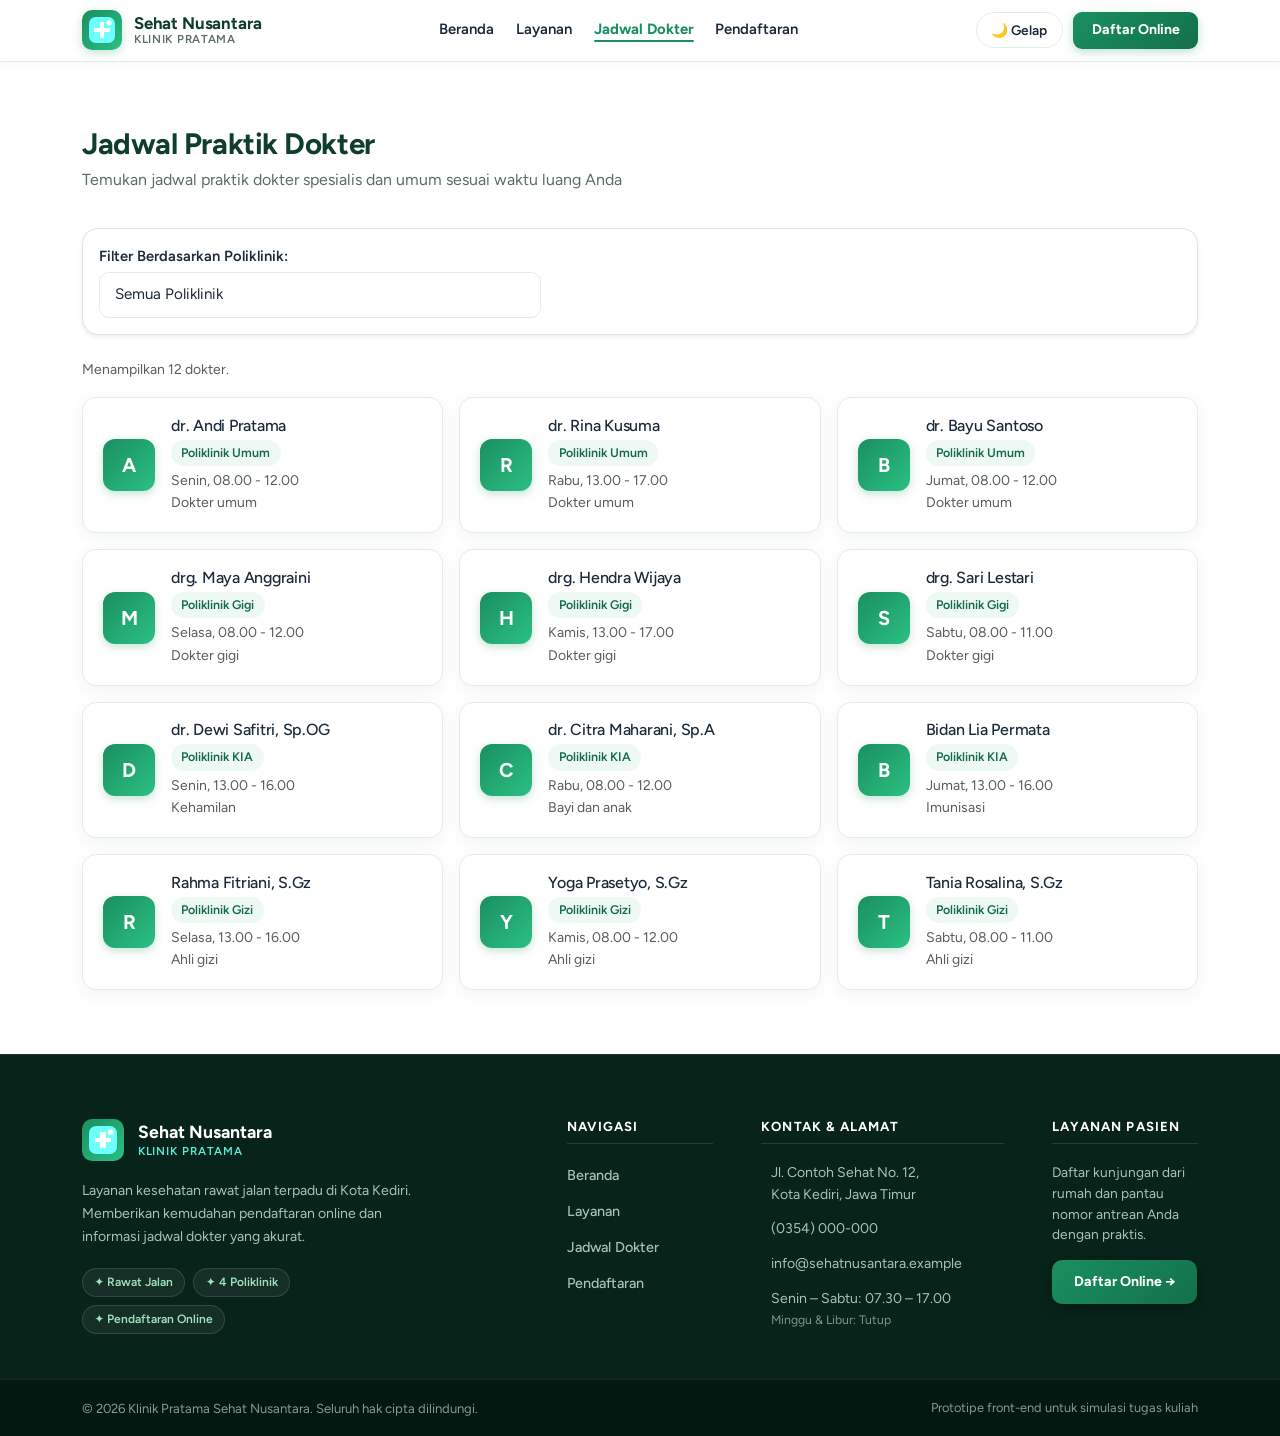
==== commit 9f62fa86: "Menghapus tabel daftar dokter pada dokter.html" ====
--- a/dokter.html
+++ b/dokter.html
@@ -124,11 +124,7 @@
                   <option value="Gizi">Poliklinik Gizi</option>
                 </select>
               </div>
-              <div class="col-sm-6 col-md-4 ms-auto text-sm-end pt-sm-4">
-                <button id="btn-tabel" type="button" class="btn btn-outline-hijau">
-                  Tampilkan tabel jadwal
-                </button>
-              </div>
+
             </div>
           </div>
 
@@ -137,22 +133,7 @@
           <!-- Grid Kartu Dokter -->
           <div id="daftar-dokter" class="row g-3"></div>
 
-          <!-- Wadah Tabel Jadwal Dinamis -->
-          <div id="wadah-tabel" class="table-responsive mt-4 d-none">
-            <div class="card rounded-4 overflow-hidden border shadow-sm">
-              <table class="table table-striped align-middle mb-0">
-                <thead class="table-light">
-                  <tr>
-                    <th scope="col" class="py-3 px-3">Nama Dokter</th>
-                    <th scope="col" class="py-3">Poliklinik</th>
-                    <th scope="col" class="py-3">Hari Praktik</th>
-                    <th scope="col" class="py-3 px-3">Jam Layanan</th>
-                  </tr>
-                </thead>
-                <tbody id="isi-tabel"></tbody>
-              </table>
-            </div>
-          </div>
+
 
         </div>
       </section>
@@ -201,19 +182,19 @@
               <h2 class="footer-heading">Kontak &amp; Alamat</h2>
               <ul class="footer-contact">
                 <li>
-                  <span class="fc-icon" aria-hidden="true">📍</span>
+                  <span class="fc-icon" aria-hidden="true"></span>
                   <span>Jl. Contoh Sehat No. 12,<br />Kota Kediri, Jawa Timur</span>
                 </li>
                 <li>
-                  <span class="fc-icon" aria-hidden="true">📞</span>
+                  <span class="fc-icon" aria-hidden="true"></span>
                   <span>(0354) 000-000</span>
                 </li>
                 <li>
-                  <span class="fc-icon" aria-hidden="true">✉️</span>
+                  <span class="fc-icon" aria-hidden="true"></span>
                   <span>info@sehatnusantara.example</span>
                 </li>
                 <li>
-                  <span class="fc-icon" aria-hidden="true">🕐</span>
+                  <span class="fc-icon" aria-hidden="true"></span>
                   <span>Senin – Sabtu: 07.30 – 17.00<br /><small class="text-white-50">Minggu &amp; Libur: Tutup</small></span>
                 </li>
               </ul>
--- a/css/style.css
+++ b/css/style.css
@@ -30,6 +30,12 @@
   --footer-bottom-bg: #041812;
 }
 
+*,
+*::before,
+*::after {
+  box-sizing: border-box;
+}
+
 body {
   font-family: "Figtree", system-ui, -apple-system, BlinkMacSystemFont, sans-serif;
   color: var(--teks);
@@ -37,6 +43,26 @@
   line-height: 1.6;
   overflow-x: hidden;
   transition: background-color 0.25s ease, color 0.25s ease;
+}
+
+img,
+svg {
+  max-width: 100%;
+  height: auto;
+}
+
+p,
+h1,
+h2,
+h3,
+h4,
+h5,
+h6,
+span,
+li,
+dt,
+dd {
+  overflow-wrap: break-word;
 }
 
 h1, h2, h3, h4, h5, h6 {
@@ -233,7 +259,61 @@
   transform: translateY(-1px);
 }
 
-/* Mobile Navbar */
+/* ==========================================================================
+   NAVBAR RESPONSIVE (Tablet, Mobile & Small Devices)
+   ========================================================================== */
+
+/* Tablet Landscape / Small Laptop (992px - 1024px) */
+@media (min-width: 992px) and (max-width: 1024.98px) {
+  .navbar .nav-link {
+    padding: 0.5rem 0.75rem;
+    font-size: 0.9rem;
+  }
+  .navbar-actions {
+    gap: 0.5rem;
+  }
+}
+
+/* Tablet Portrait (768px - 991.98px) - Mencegah tabrakan & wrap navbar pada iPad */
+@media (min-width: 768px) and (max-width: 991.98px) {
+  .site-header .navbar {
+    padding: 0.55rem 0;
+  }
+  .navbar-brand {
+    gap: 0.5rem;
+  }
+  .navbar-brand-logo {
+    width: 34px;
+    height: 34px;
+    padding: 6px;
+  }
+  .brand-name {
+    font-size: 0.92rem;
+  }
+  .brand-sub {
+    font-size: 0.64rem;
+  }
+  .navbar-nav {
+    gap: 0.12rem;
+  }
+  .navbar .nav-link {
+    padding: 0.42rem 0.5rem;
+    font-size: 0.84rem;
+  }
+  .navbar-actions {
+    gap: 0.4rem;
+  }
+  .btn-tema {
+    padding: 0.32rem 0.6rem;
+    font-size: 0.78rem;
+  }
+  .btn-daftar-nav {
+    padding: 0.38rem 0.8rem;
+    font-size: 0.8rem;
+  }
+}
+
+/* Mobile Navbar (< 768px) */
 @media (max-width: 767.98px) {
   .site-header .navbar {
     padding: 0.5rem 0;
@@ -241,19 +321,20 @@
   .navbar-collapse {
     background: var(--card-bg);
     border-radius: 14px;
-    padding: 1rem 1.1rem;
+    padding: 1rem 1.15rem;
     margin-top: 0.75rem;
-    box-shadow: 0 8px 24px rgba(0, 0, 0, 0.1);
+    box-shadow: 0 10px 28px rgba(0, 0, 0, 0.12);
     border: 1px solid var(--border-halus);
   }
   .navbar-nav {
     margin: 0;
-    gap: 0.25rem;
+    gap: 0.3rem;
     width: 100%;
     align-items: stretch;
   }
   .navbar .nav-link {
-    padding: 0.65rem 0.85rem;
+    padding: 0.65rem 0.95rem;
+    font-size: 0.95rem;
   }
   .navbar .nav-link span::after {
     display: none;
@@ -267,11 +348,63 @@
     padding-top: 0.85rem;
     border-top: 1px solid var(--border-halus);
     display: flex;
-    justify-content: space-between;
+    gap: 0.65rem;
     width: 100%;
+    flex-wrap: wrap;
+  }
+  .btn-tema {
+    padding: 0.48rem 0.95rem;
+    font-size: 0.88rem;
+    min-height: 42px;
+    display: inline-flex;
+    align-items: center;
+    justify-content: center;
   }
   .btn-daftar-nav {
     flex-grow: 1;
+    justify-content: center;
+    min-height: 42px;
+    padding: 0.48rem 1.15rem;
+    font-size: 0.9rem;
+  }
+}
+
+/* Mobile Kecil (<= 480px) */
+@media (max-width: 480px) {
+  .site-header .navbar {
+    padding: 0.45rem 0;
+  }
+  .navbar-brand {
+    gap: 0.55rem;
+  }
+  .navbar-brand-logo {
+    width: 36px;
+    height: 36px;
+    padding: 6px;
+    border-radius: 8px;
+  }
+  .brand-name {
+    font-size: 0.95rem;
+  }
+  .brand-sub {
+    font-size: 0.66rem;
+  }
+  .navbar-toggler {
+    padding: 0.35rem 0.55rem;
+    font-size: 0.92rem;
+    border-radius: 8px;
+  }
+}
+
+/* Layar Ekstra Kecil (<= 360px) */
+@media (max-width: 360px) {
+  .navbar-actions {
+    flex-direction: column;
+    gap: 0.5rem;
+  }
+  .btn-tema,
+  .btn-daftar-nav {
+    width: 100%;
     justify-content: center;
   }
 }
@@ -455,28 +588,170 @@
   font-weight: 500;
 }
 
-@media (max-width: 991.98px) {
+/* ==========================================================================
+   HERO RESPONSIVE (Tablet, Mobile & Small Devices)
+   ========================================================================== */
+
+/* Tablet (768px - 1024.98px) */
+@media (min-width: 768px) and (max-width: 1024.98px) {
+  .hero {
+    padding: 3.5rem 0 3rem;
+  }
+  .hero-inner {
+    flex-direction: column;
+    align-items: stretch;
+    gap: 2rem;
+  }
+  .hero-content {
+    max-width: 100%;
+  }
+  .hero-title {
+    font-size: clamp(2.1rem, 3.8vw, 2.5rem);
+  }
+  .hero .lead {
+    max-width: 100%;
+  }
   .hero-stats {
-    display: none;
-  }
+    display: grid;
+    grid-template-columns: 1fr 1fr 1.3fr;
+    gap: 1rem;
+    width: 100%;
+    min-width: 0;
+  }
+  .stat-card {
+    padding: 1rem 1.1rem;
+  }
+  .stat-card-wide {
+    flex-direction: row;
+    justify-content: flex-start;
+    text-align: left;
+    align-items: center;
+  }
+}
+
+/* Mobile Besar (481px - 767.98px) */
+@media (min-width: 481px) and (max-width: 767.98px) {
   .hero {
-    padding: 3.8rem 0 3.2rem;
+    padding: 2.8rem 0 2.25rem;
+  }
+  .hero-inner {
+    flex-direction: column;
+    align-items: stretch;
+    gap: 1.75rem;
+  }
+  .hero-content {
+    max-width: 100%;
+  }
+  .hero-badge {
+    margin-bottom: 1rem;
   }
   .hero-title {
-    font-size: 2.2rem;
-  }
-}
-@media (max-width: 575.98px) {
+    font-size: clamp(1.85rem, 5vw, 2.2rem);
+    margin-bottom: 0.85rem;
+  }
+  .hero .lead {
+    font-size: 0.98rem;
+    margin-bottom: 1.5rem;
+    max-width: 100%;
+  }
+  .hero-actions {
+    gap: 0.75rem;
+  }
+  .btn-hero-primary,
+  .btn-hero-secondary {
+    flex: 1 1 200px;
+    justify-content: center;
+    min-height: 44px;
+  }
+  .hero-stats {
+    display: grid;
+    grid-template-columns: 1fr 1fr;
+    gap: 0.75rem;
+    width: 100%;
+    min-width: 0;
+  }
+  .stat-card {
+    padding: 0.95rem 1rem;
+  }
+  .stat-card-wide {
+    grid-column: span 2;
+    flex-direction: row;
+    align-items: center;
+    text-align: left;
+  }
+}
+
+/* Mobile Kecil (<= 480px) */
+@media (max-width: 480px) {
   .hero {
-    padding: 3rem 0 2.5rem;
+    padding: 2.2rem 0 1.85rem;
+  }
+  .hero-inner {
+    flex-direction: column;
+    align-items: stretch;
+    gap: 1.5rem;
+  }
+  .hero-content {
+    max-width: 100%;
+  }
+  .hero-badge {
+    padding: 0.28rem 0.75rem;
+    margin-bottom: 0.85rem;
+  }
+  .sapaan {
+    font-size: 0.78rem;
   }
   .hero-title {
-    font-size: 1.85rem;
-  }
-  .hero-actions .btn-hero-primary,
-  .hero-actions .btn-hero-secondary {
+    font-size: clamp(1.5rem, 6.5vw, 1.85rem);
+    line-height: 1.25;
+    margin-bottom: 0.75rem;
+  }
+  .hero .lead {
+    font-size: 0.9rem;
+    line-height: 1.55;
+    margin-bottom: 1.25rem;
+    max-width: 100%;
+  }
+  .hero-actions {
+    flex-direction: column;
+    gap: 0.65rem;
+    width: 100%;
+  }
+  .btn-hero-primary,
+  .btn-hero-secondary {
     width: 100%;
     justify-content: center;
+    min-height: 44px;
+    padding: 0.7rem 1.2rem;
+    font-size: 0.92rem;
+  }
+  .hero-stats {
+    display: grid;
+    grid-template-columns: 1fr 1fr;
+    gap: 0.65rem;
+    width: 100%;
+    min-width: 0;
+  }
+  .stat-card {
+    padding: 0.75rem 0.65rem;
+    border-radius: 10px;
+  }
+  .stat-num {
+    font-size: 1.6rem;
+  }
+  .stat-label {
+    font-size: 0.75rem;
+  }
+  .stat-card-wide {
+    grid-column: span 2;
+    flex-direction: row;
+    align-items: center;
+    text-align: left;
+    padding: 0.75rem 0.95rem;
+    gap: 0.65rem;
+  }
+  .stat-num-sm {
+    font-size: 0.88rem;
   }
 }
 
@@ -493,13 +768,16 @@
 .section-heading {
   margin-bottom: 2.2rem;
 }
+.section-heading h1,
 .section-heading h2 {
-  font-size: 1.85rem;
+  font-size: clamp(1.45rem, 3.5vw, 1.85rem);
+  line-height: 1.25;
   margin-bottom: 0.35rem;
 }
 .section-sub {
   color: var(--teks-muted);
-  font-size: 1rem;
+  font-size: clamp(0.88rem, 2vw, 1rem);
+  line-height: 1.5;
   margin: 0;
 }
 
@@ -516,6 +794,12 @@
   transform: translateY(-3px);
   border-color: var(--hijau);
   box-shadow: var(--card-shadow-hover);
+}
+.kartu-poli .card-img-top {
+  width: 100%;
+  height: auto;
+  aspect-ratio: 400 / 220;
+  object-fit: cover;
 }
 .kartu-poli .card-body {
   padding: 1.35rem;
@@ -555,6 +839,69 @@
   line-height: 1.55;
 }
 
+/* Penyesuaian Responsif Sections & Cards */
+@media (max-width: 1024.98px) {
+  .bagian {
+    padding: 3.25rem 0;
+  }
+}
+@media (max-width: 767.98px) {
+  .bagian {
+    padding: 2.5rem 0;
+  }
+  .section-heading {
+    margin-bottom: 1.6rem;
+  }
+  .kartu-poli .card-body {
+    padding: 1.15rem 1rem;
+  }
+  .kartu-poli h3,
+  .kartu-poli h2 {
+    font-size: 1.1rem;
+  }
+  .keunggulan-card {
+    padding: 1.35rem 1.25rem;
+  }
+}
+@media (max-width: 480px) {
+  .bagian {
+    padding: 2rem 0;
+  }
+  .section-heading {
+    margin-bottom: 1.35rem;
+  }
+  .kartu-poli .card-body {
+    padding: 1rem 0.85rem;
+  }
+  .kartu-poli h3,
+  .kartu-poli h2 {
+    font-size: 1.05rem;
+  }
+  .kartu-poli p.small {
+    font-size: 0.84rem;
+  }
+  .keunggulan-card {
+    padding: 1.2rem 1.1rem;
+    border-radius: 12px;
+  }
+  .keunggulan-icon {
+    font-size: 1.65rem;
+    margin-bottom: 0.65rem;
+  }
+  .keunggulan-card h3 {
+    font-size: 1rem;
+  }
+  .keunggulan-card p {
+    font-size: 0.88rem;
+  }
+}
+@media (max-width: 420px) {
+  /* Pada smartphone layar kecil, susun poliklinik 1 kolom penuh agar isi kartu leluasa */
+  .bagian .row.g-4 > .col-6 {
+    width: 100%;
+  }
+}
+
 /* Jam Operasional */
 .jam-wrapper {
   display: flex;
@@ -615,6 +962,70 @@
   margin: 0;
 }
 
+/* Jam Operasional Responsive */
+@media (min-width: 992px) {
+  .jam-wrapper {
+    flex-wrap: nowrap;
+  }
+  .jam-wrapper > .table-responsive {
+    flex: 0 1 480px;
+    max-width: 480px;
+    width: auto;
+  }
+  .jam-cta {
+    flex: 1;
+  }
+}
+@media (max-width: 991.98px) {
+  .jam-wrapper {
+    flex-direction: column;
+    gap: 1.5rem;
+    width: 100%;
+  }
+  .jam-wrapper > .table-responsive {
+    width: 100%;
+    max-width: 100%;
+  }
+  .tabel-jam {
+    max-width: 100%;
+    width: 100%;
+  }
+  .jam-cta {
+    width: 100%;
+  }
+}
+@media (max-width: 480px) {
+  .tabel-jam th,
+  .tabel-jam td {
+    padding: 0.75rem 0.85rem;
+    font-size: 0.88rem;
+  }
+  .jam-buka,
+  .jam-tutup {
+    font-size: 0.8rem;
+    padding: 0.18rem 0.5rem;
+    white-space: nowrap;
+  }
+  .jam-cta {
+    padding: 1.25rem 1.15rem;
+    border-radius: 12px;
+  }
+  .jam-cta h3 {
+    font-size: 1rem;
+  }
+  .jam-cta p {
+    font-size: 0.88rem;
+  }
+  .jam-cta .btn-hijau {
+    width: 100%;
+    justify-content: center;
+    text-align: center;
+    display: flex;
+    align-items: center;
+    min-height: 44px;
+  }
+}
+
 /* Dokter Card */
 .kartu-dokter {
   display: flex;
@@ -631,6 +1042,10 @@
 .kartu-dokter:hover {
   transform: translateY(-2px);
   border-color: var(--hijau);
+}
+.kartu-dokter > div:not(.avatar) {
+  min-width: 0;
+  flex: 1;
 }
 .avatar {
   width: 52px;
@@ -654,6 +1069,60 @@
   font-size: 0.78rem;
   font-weight: 600;
   display: inline-block;
+}
+
+/* Jadwal Dokter & Wadah Tabel Responsive */
+#wadah-tabel {
+  overflow-x: auto;
+  -webkit-overflow-scrolling: touch;
+}
+#wadah-tabel table {
+  min-width: 520px;
+  width: 100%;
+}
+@media (max-width: 767.98px) {
+  #wadah-tabel th,
+  #wadah-tabel td {
+    padding: 0.7rem 0.85rem !important;
+    font-size: 0.88rem;
+  }
+  #wadah-tabel td:nth-child(2),
+  #wadah-tabel td:nth-child(3),
+  #wadah-tabel td:nth-child(4) {
+    white-space: nowrap;
+  }
+}
+@media (max-width: 575.98px) {
+  #btn-tabel {
+    width: 100%;
+    min-height: 44px;
+    display: flex;
+    align-items: center;
+    justify-content: center;
+    margin-top: 0.25rem;
+  }
+}
+@media (max-width: 480px) {
+  .kartu-dokter {
+    padding: 0.95rem 1rem;
+    gap: 0.85rem;
+  }
+  .avatar {
+    width: 46px;
+    height: 46px;
+    font-size: 1.15rem;
+    border-radius: 10px;
+  }
+  .kartu-dokter h2.h6 {
+    font-size: 0.95rem;
+  }
+  .badge-poli {
+    font-size: 0.75rem;
+    padding: 0.18rem 0.55rem;
+  }
+  .kartu-dokter p.small {
+    font-size: 0.82rem;
+  }
 }
 
 /* Tombol Umum */
@@ -731,6 +1200,51 @@
   margin: 0;
   font-size: 0.98rem;
   max-width: 58ch;
+}
+
+/* Hero Pendaftaran Responsive */
+@media (max-width: 1024.98px) {
+  .hero-pendaftaran {
+    padding: 2.75rem 0 2.25rem;
+  }
+}
+@media (max-width: 767.98px) {
+  .hero-pendaftaran {
+    padding: 2.2rem 0 1.85rem;
+  }
+  .hero-pendaftaran-inner {
+    gap: 1rem;
+  }
+  .hero-pendaftaran-icon {
+    width: 52px;
+    height: 52px;
+    border-radius: 14px;
+  }
+  .hero-pendaftaran-judul {
+    font-size: clamp(1.5rem, 5vw, 1.85rem);
+  }
+  .hero-pendaftaran-sub {
+    font-size: 0.92rem;
+  }
+}
+@media (max-width: 575.98px) {
+  .hero-pendaftaran-inner {
+    flex-direction: column;
+    align-items: flex-start;
+    gap: 0.85rem;
+  }
+  .hero-pendaftaran-icon {
+    width: 46px;
+    height: 46px;
+    border-radius: 12px;
+  }
+  .hero-pendaftaran-icon svg {
+    width: 24px;
+    height: 24px;
+  }
+  .hero-pendaftaran-judul {
+    font-size: clamp(1.4rem, 5.5vw, 1.7rem);
+  }
 }
 
 .bagian-form {
@@ -974,6 +1488,101 @@
   transform: translateY(-2px);
 }
 
+/* Formulir Pendaftaran Responsive */
+@media (max-width: 767.98px) {
+  .bagian-form {
+    padding: 1.75rem 0 3rem;
+  }
+  .form-wrapper {
+    gap: 1rem;
+  }
+  .notif-simulasi {
+    padding: 0.75rem 0.95rem;
+    font-size: 0.85rem;
+    gap: 0.55rem;
+  }
+  .form-section-header {
+    padding: 0.95rem 1.15rem;
+    gap: 0.8rem;
+  }
+  .form-section-num {
+    width: 30px;
+    height: 30px;
+    font-size: 0.86rem;
+  }
+  .form-section-title {
+    font-size: 1rem;
+  }
+  .form-section-desc {
+    font-size: 0.78rem;
+  }
+  .form-section-body {
+    padding: 1.25rem 1.1rem;
+  }
+}
+
+@media (max-width: 575.98px) {
+  .form-submit-area {
+    flex-direction: column-reverse;
+    align-items: stretch;
+    padding: 1.15rem 1.1rem;
+    gap: 0.85rem;
+  }
+  .btn-daftar {
+    width: 100%;
+    justify-content: center;
+    min-height: 48px;
+    font-size: 1rem;
+    padding: 0.75rem 1.5rem;
+  }
+  .form-submit-note {
+    text-align: center;
+    width: 100%;
+    font-size: 0.82rem;
+  }
+}
+
+@media (max-width: 480px) {
+  .form-section-header {
+    padding: 0.85rem 1rem;
+  }
+  .form-section-body {
+    padding: 1.1rem 0.9rem;
+  }
+  .form-label {
+    font-size: 0.88rem;
+    margin-bottom: 0.35rem;
+  }
+  /* font-size 1rem (16px) mencegah iOS Safari zoom-in otomatis saat fokus input */
+  .form-control-modern,
+  .form-select.form-control-modern {
+    font-size: 1rem;
+    padding: 0.6rem 0.85rem;
+    min-height: 44px;
+  }
+  .jk-group {
+    gap: 0.55rem;
+  }
+  .jk-card {
+    padding: 0.75rem 0.5rem;
+    border-radius: 10px;
+    min-height: 44px;
+  }
+  .jk-icon {
+    font-size: 1.25rem;
+  }
+  .jk-text {
+    font-size: 0.84rem;
+  }
+  .persetujuan-box {
+    padding: 0.85rem 0.95rem;
+    gap: 0.65rem;
+  }
+  .persetujuan-teks {
+    font-size: 0.84rem;
+  }
+}
+
 /* Modal Modern */
 .modal-modern {
   border-radius: 20px;
@@ -1114,6 +1723,74 @@
   transform: translateY(-1px);
 }
 
+/* Modal Ringkasan Responsive */
+@media (max-width: 575.98px) {
+  .modal-dialog {
+    margin: 0.5rem;
+  }
+  .modal-modern {
+    border-radius: 16px;
+  }
+  .modal-header-modern {
+    padding: 1.1rem 1.15rem;
+  }
+  .modal-header-content {
+    gap: 0.75rem;
+  }
+  .modal-sukses-icon {
+    font-size: 1.6rem;
+  }
+  .modal-modern .modal-title {
+    font-size: 1.1rem;
+  }
+  .modal-modern .modal-subtitle {
+    font-size: 0.8rem;
+  }
+  .modal-body-modern {
+    padding: 1.15rem 1rem;
+  }
+  .antrean-box {
+    padding: 1.1rem 0.75rem;
+    margin-bottom: 1.25rem;
+    border-radius: 12px;
+  }
+  .antrean-label {
+    font-size: 0.75rem;
+  }
+  .nomor-antrean {
+    font-size: clamp(2.2rem, 8.5vw, 2.75rem);
+  }
+  .antrean-note {
+    font-size: 0.8rem;
+  }
+  .ringkasan-judul {
+    font-size: 0.82rem;
+    margin-bottom: 0.75rem;
+  }
+  .ringkasan-dl dt {
+    margin-top: 0.4rem;
+    margin-bottom: 0.1rem;
+    font-size: 0.82rem;
+  }
+  .ringkasan-dl dd {
+    margin-bottom: 0.45rem;
+    font-size: 0.92rem;
+    word-break: break-word;
+  }
+  .modal-footer-modern {
+    flex-direction: column;
+    padding: 0.95rem 1rem;
+    gap: 0.65rem;
+  }
+  .btn-cetak-modern,
+  .btn-selesai-modern {
+    width: 100%;
+    justify-content: center;
+    min-height: 44px;
+    font-size: 0.92rem;
+  }
+}
+
 /* ==========================================================================
    FOOTER (Konsisten, Elegan & Mendukung Light & Dark Mode)
    ========================================================================== */
@@ -1237,6 +1914,10 @@
   color: #a4c4b6;
   line-height: 1.5;
 }
+.footer-contact li span {
+  overflow-wrap: break-word;
+  word-break: break-word;
+}
 .fc-icon {
   flex-shrink: 0;
   font-size: 1rem;
@@ -1293,11 +1974,75 @@
   margin: 0;
 }
 
+/* Footer Responsive (Tablet, Mobile & Small Devices) */
+@media (max-width: 1024.98px) {
+  .footer-top {
+    padding: 3.25rem 0 2.25rem;
+  }
+}
+
 @media (max-width: 767.98px) {
+  .footer-top {
+    padding: 2.5rem 0 1.85rem;
+  }
+  .footer-brand {
+    margin-bottom: 0.9rem;
+  }
+  .footer-desc {
+    font-size: 0.85rem;
+    margin-bottom: 1rem;
+  }
+  .footer-badges {
+    gap: 0.4rem;
+    margin-bottom: 0.5rem;
+  }
+  .footer-badge {
+    font-size: 0.72rem;
+    padding: 0.22rem 0.6rem;
+  }
+  .footer-heading {
+    font-size: 0.8rem;
+    margin-bottom: 0.85rem;
+    padding-bottom: 0.4rem;
+  }
+  .footer-links {
+    gap: 0.5rem;
+  }
+  .footer-links a {
+    font-size: 0.88rem;
+    padding: 0.25rem 0;
+    display: inline-flex;
+    align-items: center;
+    min-height: 36px;
+  }
+  .footer-contact {
+    gap: 0.75rem;
+  }
+  .footer-contact li {
+    font-size: 0.85rem;
+    gap: 0.55rem;
+  }
   .footer-bottom-inner {
     flex-direction: column;
     text-align: center;
     gap: 0.35rem;
+  }
+  .copy,
+  .footer-credit {
+    font-size: 0.78rem;
+  }
+}
+
+@media (max-width: 575.98px) {
+  /* Mencegah overflow teks email/alamat pada footer kontak */
+  .site-footer .col-6 {
+    width: 100%;
+  }
+  .btn-footer-daftar {
+    width: 100%;
+    justify-content: center;
+    text-align: center;
+    min-height: 44px;
   }
 }
 
@@ -1348,8 +2093,15 @@
 [data-bs-theme="dark"] .navbar .nav-link:hover {
   color: #34c78a;
 }
+[data-bs-theme="dark"] .navbar-collapse {
+  background: var(--card-bg);
+  border-color: var(--border-halus);
+}
 [data-bs-theme="dark"] .navbar-toggler-icon {
   filter: invert(1);
+}
+[data-bs-theme="dark"] .text-dark {
+  color: #e4eee8 !important;
 }
 
 /* Card & Background di Dark Mode */
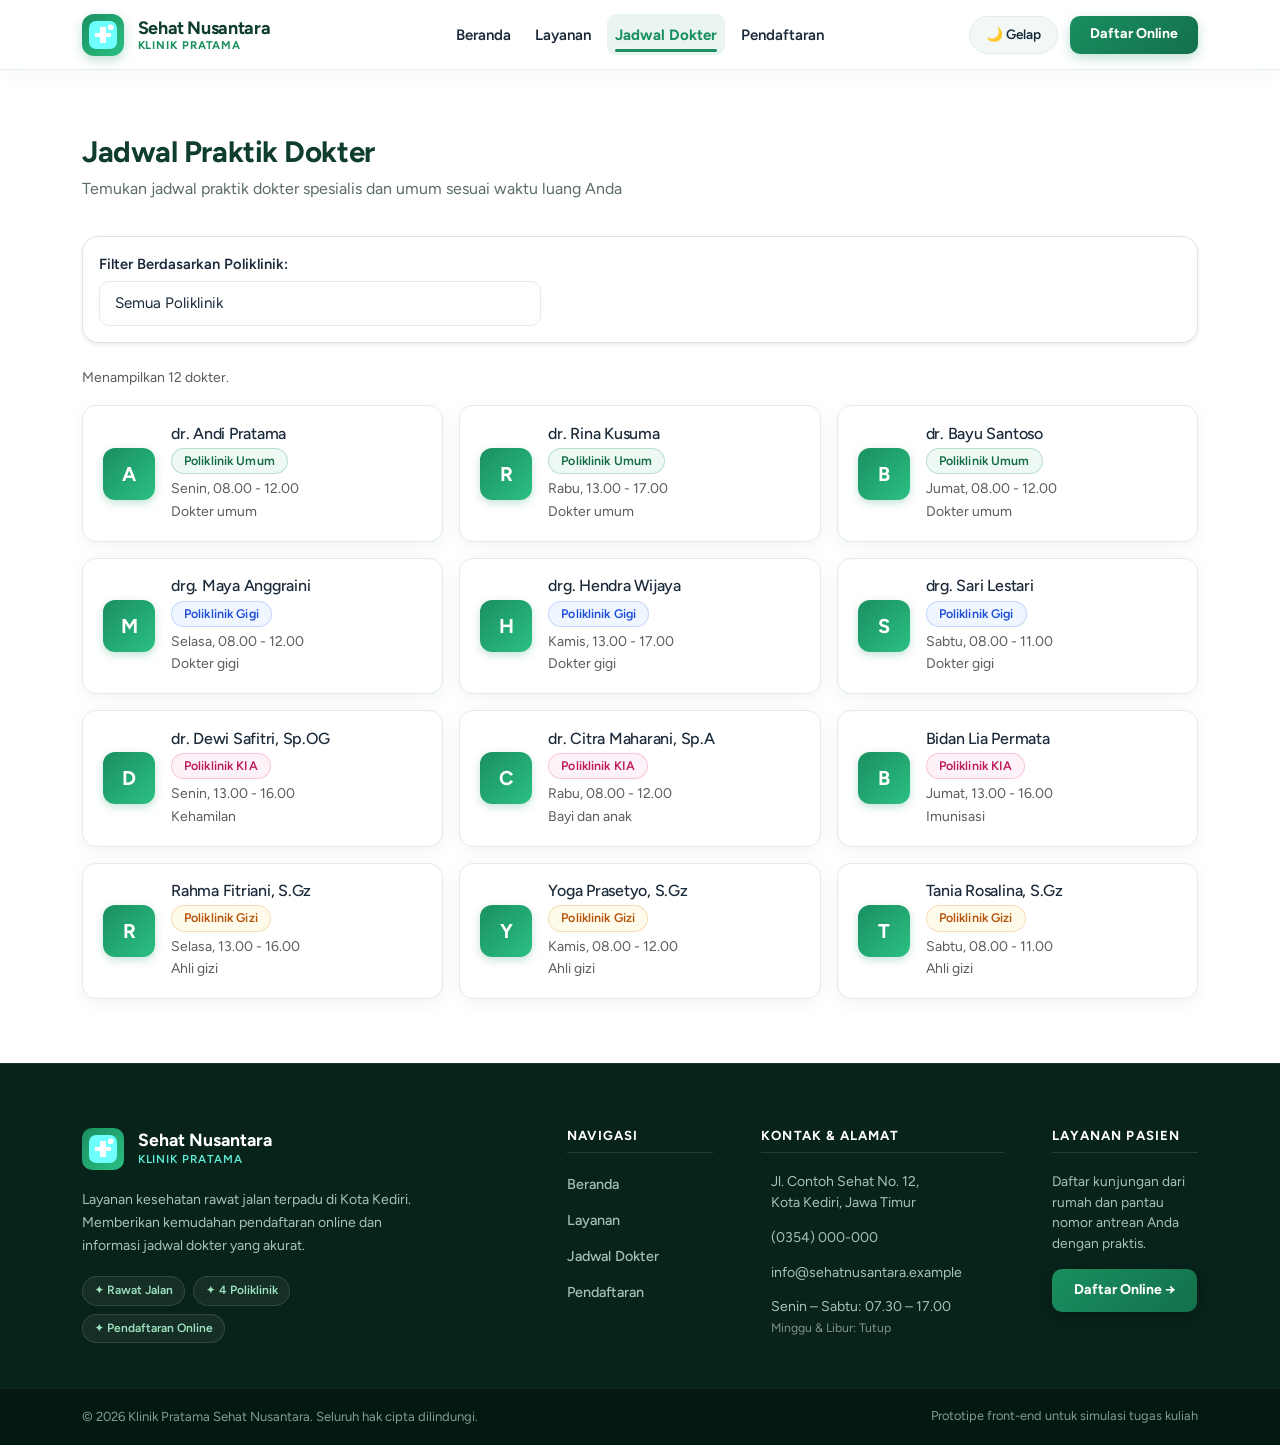
==== commit 4a0b20d4: "try fix navbar issue" ====
--- a/dokter.html
+++ b/dokter.html
@@ -25,7 +25,7 @@
 
     <!-- ===== HEADER / NAVBAR ===== -->
     <header class="site-header">
-      <nav class="navbar navbar-expand-md" aria-label="Navigasi utama">
+      <nav class="navbar navbar-expand-lg" aria-label="Navigasi utama">
         <div class="container">
 
           <!-- Brand Logo & Nama -->
--- a/css/style.css
+++ b/css/style.css
@@ -90,31 +90,194 @@
    ========================================================================== */
 .site-header {
   background: var(--header-bg);
-  backdrop-filter: blur(12px);
-  -webkit-backdrop-filter: blur(12px);
-  border-bottom: 1px solid var(--border-halus);
+  backdrop-filter: blur(14px);
+  -webkit-backdrop-filter: blur(14px);
+  border-bottom: 1px solid rgba(26, 143, 96, 0.12);
   position: sticky;
   top: 0;
   z-index: 1000;
-  box-shadow: 0 2px 10px rgba(0, 0, 0, 0.03);
-  transition: background-color 0.25s ease, border-color 0.25s ease;
+  box-shadow: 0 4px 18px rgba(15, 61, 46, 0.04);
+  transition: background-color 0.25s ease, border-color 0.25s ease, box-shadow 0.25s ease;
 }
 
 .site-header .navbar {
-  padding: 0.65rem 0;
-}
-
-.navbar .container {
-  display: flex;
-  align-items: center;
-  justify-content: space-between;
-}
-
-/* Brand Logo & Teks */
+  padding: 0.75rem 0;
+}
+
+/* ==========================================================================
+   NAVBAR DESKTOP (>= 992px)
+   Susunan 3 Bagian Utama yang Seimbang, Sejajar Vertikal & Rapi:
+   - Bagian Kiri   : Brand (Logo + Sehat Nusantara + KLINIK PRATAMA)
+   - Bagian Tengah : Menu Navigasi (Tepat di tengah container)
+   - Bagian Kanan  : Aksi (Tombol Tema + Tombol Daftar Online)
+   ========================================================================== */
+@media (min-width: 992px) {
+  .site-header .navbar {
+    padding: 0.85rem 0;
+  }
+
+  .site-header .navbar .container {
+    display: grid !important;
+    grid-template-columns: 1fr auto 1fr;
+    align-items: center;
+    column-gap: 1.5rem;
+    width: 100%;
+  }
+
+  /* 1. Bagian Kiri: Brand Logo & Teks */
+  .navbar-brand {
+    grid-column: 1;
+    justify-self: start;
+    display: flex;
+    align-items: center;
+    gap: 0.85rem;
+    text-decoration: none;
+    padding: 0;
+    margin: 0;
+    min-width: 0;
+    white-space: nowrap;
+  }
+
+  /* Hilangkan navbar-collapse sebagai wrapper kotak di desktop agar nav & actions menjadi grid item langsung */
+  .site-header .navbar.navbar-expand-lg .navbar-collapse,
+  .site-header .navbar .navbar-collapse {
+    display: contents !important;
+    background: transparent !important;
+    border: none !important;
+    box-shadow: none !important;
+    padding: 0 !important;
+    margin: 0 !important;
+  }
+
+  /* 2. Bagian Tengah: Menu Navigasi (Presisi di Tengah Container) */
+  .navbar-nav {
+    grid-column: 2;
+    justify-self: center;
+    display: flex !important;
+    flex-direction: row;
+    align-items: center;
+    justify-content: center;
+    gap: 0.5rem;
+    margin: 0 !important;
+    padding: 0;
+    list-style: none;
+    white-space: nowrap;
+  }
+
+  .navbar .nav-link {
+    color: var(--teks);
+    font-weight: 600;
+    font-size: 0.94rem;
+    padding: 0.52rem 1.05rem;
+    border-radius: 9px;
+    position: relative;
+    display: inline-flex;
+    align-items: center;
+    justify-content: center;
+    text-decoration: none;
+    white-space: nowrap;
+    transition: color 0.18s ease, background-color 0.18s ease;
+  }
+  .navbar .nav-link span {
+    position: relative;
+  }
+  .navbar .nav-link span::after {
+    content: "";
+    position: absolute;
+    left: 0;
+    bottom: -5px;
+    width: 0;
+    height: 2.5px;
+    background: var(--hijau);
+    border-radius: 3px;
+    transition: width 0.22s ease;
+  }
+  .navbar .nav-link:hover {
+    color: var(--hijau);
+    background: rgba(26, 143, 96, 0.07);
+  }
+  .navbar .nav-link:hover span::after,
+  .navbar .nav-link.active span::after {
+    width: 100%;
+  }
+  .navbar .nav-link.active {
+    color: var(--hijau);
+    font-weight: 700;
+    background: rgba(26, 143, 96, 0.09);
+  }
+
+  /* 3. Bagian Kanan: Aksi (Tombol Tema & Tombol Daftar Online) */
+  .navbar-actions {
+    grid-column: 3;
+    justify-self: end;
+    display: flex !important;
+    flex-direction: row;
+    align-items: center;
+    justify-content: flex-end;
+    gap: 0.75rem;
+    margin: 0 !important;
+    padding: 0;
+    border: none !important;
+    white-space: nowrap;
+  }
+
+  .btn-tema {
+    margin: 0;
+    white-space: nowrap;
+  }
+
+  .btn-daftar-nav {
+    margin: 0;
+    white-space: nowrap;
+  }
+}
+
+/* Penyesuaian Proporsional untuk Layar Laptop / Desktop Sedang (992px - 1199.98px) */
+@media (min-width: 992px) and (max-width: 1199.98px) {
+  .site-header .navbar .container {
+    column-gap: 0.85rem;
+  }
+  .navbar-brand {
+    gap: 0.65rem;
+  }
+  .navbar-brand-logo {
+    width: 38px;
+    height: 38px;
+    padding: 6px;
+  }
+  .brand-name {
+    font-size: 1.02rem;
+  }
+  .brand-sub {
+    font-size: 0.66rem;
+  }
+  .navbar-nav {
+    gap: 0.25rem;
+  }
+  .navbar .nav-link {
+    padding: 0.45rem 0.75rem;
+    font-size: 0.88rem;
+  }
+  .navbar-actions {
+    gap: 0.5rem;
+  }
+  .btn-tema {
+    padding: 0.4rem 0.8rem;
+    font-size: 0.82rem;
+  }
+  .btn-daftar-nav {
+    padding: 0.45rem 1rem;
+    font-size: 0.84rem;
+  }
+}
+
+/* ==========================================================================
+   STYLE UMUM ELEMEN NAVBAR (Logo, Brand, Tombol Tema & Daftar)
+   ========================================================================== */
 .navbar-brand {
   display: flex;
   align-items: center;
-  gap: 0.75rem;
+  gap: 0.85rem;
   text-decoration: none;
   padding: 0;
   margin: 0;
@@ -122,20 +285,21 @@
 }
 
 .navbar-brand-logo {
-  width: 40px;
-  height: 40px;
+  width: 42px;
+  height: 42px;
   background: linear-gradient(135deg, #1a8f60 0%, #2bc083 100%);
-  border-radius: 10px;
+  border-radius: 12px;
   display: flex;
   align-items: center;
   justify-content: center;
   flex-shrink: 0;
-  box-shadow: 0 3px 10px rgba(26, 143, 96, 0.25);
+  box-shadow: 0 4px 12px rgba(26, 143, 96, 0.28);
   padding: 7px;
-  transition: transform 0.2s ease;
+  transition: transform 0.2s ease, box-shadow 0.2s ease;
 }
 .navbar-brand:hover .navbar-brand-logo {
   transform: scale(1.04);
+  box-shadow: 0 6px 16px rgba(26, 143, 96, 0.36);
 }
 .navbar-brand-logo img {
   filter: brightness(10);
@@ -147,95 +311,41 @@
 .navbar-brand-text {
   display: flex;
   flex-direction: column;
-  line-height: 1.15;
+  line-height: 1.18;
 }
 .brand-name {
   font-weight: 700;
-  font-size: 1.05rem;
+  font-size: 1.12rem;
   color: var(--biru-tua);
-  letter-spacing: -0.01em;
+  letter-spacing: -0.02em;
 }
 .brand-sub {
-  font-size: 0.72rem;
-  font-weight: 600;
-  color: var(--teks-muted);
+  font-size: 0.7rem;
+  font-weight: 700;
+  color: var(--hijau);
   text-transform: uppercase;
-  letter-spacing: 0.06em;
-}
-
-/* Nav Menu Links (Terpusat & Seimbang) */
-.navbar-collapse {
-  flex-grow: 1;
-}
-
-.navbar-nav {
-  display: flex;
-  align-items: center;
-  gap: 0.35rem;
-  margin: 0 auto;
-}
-
-.navbar .nav-link {
+  letter-spacing: 0.08em;
+}
+
+.btn-tema {
+  background: rgba(26, 143, 96, 0.06);
+  border: 1.5px solid var(--border-halus);
+  border-radius: 9999px;
+  padding: 0.45rem 1rem;
   color: var(--teks);
-  font-weight: 600;
-  font-size: 0.93rem;
-  padding: 0.5rem 0.95rem;
-  border-radius: 8px;
-  position: relative;
-  transition: color 0.18s ease, background-color 0.18s ease;
-}
-.navbar .nav-link span {
-  position: relative;
-}
-.navbar .nav-link span::after {
-  content: "";
-  position: absolute;
-  left: 0;
-  bottom: -4px;
-  width: 0;
-  height: 2px;
-  background: var(--hijau);
-  border-radius: 2px;
-  transition: width 0.22s ease;
-}
-.navbar .nav-link:hover {
-  color: var(--hijau);
-}
-.navbar .nav-link:hover span::after,
-.navbar .nav-link.active span::after {
-  width: 100%;
-}
-.navbar .nav-link.active {
-  color: var(--hijau);
-  font-weight: 700;
-}
-
-/* Navbar Actions (Kanan: Theme Toggle & CTA) */
-.navbar-actions {
-  display: flex;
-  align-items: center;
-  gap: 0.65rem;
-  flex-shrink: 0;
-}
-
-.btn-tema {
-  background: transparent;
-  border: 1px solid var(--border-halus);
-  border-radius: 20px;
-  padding: 0.38rem 0.9rem;
-  color: var(--teks);
-  font-size: 0.86rem;
+  font-size: 0.85rem;
   font-weight: 600;
   cursor: pointer;
   display: inline-flex;
   align-items: center;
-  gap: 0.35rem;
-  transition: all 0.18s ease;
+  gap: 0.45rem;
+  transition: all 0.2s ease;
 }
 .btn-tema:hover {
   border-color: var(--hijau);
   color: var(--hijau);
-  background: rgba(26, 143, 96, 0.06);
+  background: rgba(26, 143, 96, 0.12);
+  transform: translateY(-1px);
 }
 
 .btn-daftar-nav {
@@ -247,76 +357,30 @@
   text-decoration: none;
   font-weight: 700;
   font-size: 0.88rem;
-  padding: 0.45rem 1.15rem;
-  border-radius: 9px;
-  box-shadow: 0 3px 10px rgba(26, 143, 96, 0.28);
+  padding: 0.48rem 1.25rem;
+  border-radius: 10px;
+  box-shadow: 0 4px 12px rgba(26, 143, 96, 0.28);
   transition: all 0.2s ease;
   white-space: nowrap;
 }
 .btn-daftar-nav:hover {
   background: linear-gradient(135deg, #22a26e 0%, #1a8f60 100%);
-  box-shadow: 0 4px 14px rgba(26, 143, 96, 0.4);
+  box-shadow: 0 6px 16px rgba(26, 143, 96, 0.38);
   transform: translateY(-1px);
 }
 
 /* ==========================================================================
-   NAVBAR RESPONSIVE (Tablet, Mobile & Small Devices)
+   NAVBAR RESPONSIVE (Mobile & Tablet: < 992px)
+   Mempertahankan 100% Desain Mobile yang Sudah Terbukti Benar & Rapi
    ========================================================================== */
-
-/* Tablet Landscape / Small Laptop (992px - 1024px) */
-@media (min-width: 992px) and (max-width: 1024.98px) {
-  .navbar .nav-link {
-    padding: 0.5rem 0.75rem;
-    font-size: 0.9rem;
-  }
-  .navbar-actions {
-    gap: 0.5rem;
-  }
-}
-
-/* Tablet Portrait (768px - 991.98px) - Mencegah tabrakan & wrap navbar pada iPad */
-@media (min-width: 768px) and (max-width: 991.98px) {
+@media (max-width: 991.98px) {
   .site-header .navbar {
     padding: 0.55rem 0;
   }
-  .navbar-brand {
-    gap: 0.5rem;
-  }
-  .navbar-brand-logo {
-    width: 34px;
-    height: 34px;
-    padding: 6px;
-  }
-  .brand-name {
-    font-size: 0.92rem;
-  }
-  .brand-sub {
-    font-size: 0.64rem;
-  }
-  .navbar-nav {
-    gap: 0.12rem;
-  }
-  .navbar .nav-link {
-    padding: 0.42rem 0.5rem;
-    font-size: 0.84rem;
-  }
-  .navbar-actions {
-    gap: 0.4rem;
-  }
-  .btn-tema {
-    padding: 0.32rem 0.6rem;
-    font-size: 0.78rem;
-  }
-  .btn-daftar-nav {
-    padding: 0.38rem 0.8rem;
-    font-size: 0.8rem;
-  }
-}
-
-/* Mobile Navbar (< 768px) */
-@media (max-width: 767.98px) {
-  .site-header .navbar {
-    padding: 0.5rem 0;
+  .site-header .navbar .container {
+    display: flex;
+    align-items: center;
+    justify-content: space-between;
   }
   .navbar-collapse {
     background: var(--card-bg);
@@ -331,10 +395,17 @@
     gap: 0.3rem;
     width: 100%;
     align-items: stretch;
+    list-style: none;
+    padding: 0;
   }
   .navbar .nav-link {
     padding: 0.65rem 0.95rem;
     font-size: 0.95rem;
+    font-weight: 600;
+    color: var(--teks);
+    border-radius: 9px;
+    display: block;
+    text-decoration: none;
   }
   .navbar .nav-link span::after {
     display: none;
@@ -342,6 +413,7 @@
   .navbar .nav-link.active,
   .navbar .nav-link:hover {
     background: var(--hijau-muda);
+    color: var(--hijau);
   }
   .navbar-actions {
     margin-top: 0.85rem;
@@ -351,6 +423,7 @@
     gap: 0.65rem;
     width: 100%;
     flex-wrap: wrap;
+    align-items: center;
   }
   .btn-tema {
     padding: 0.48rem 0.95rem;
@@ -1062,13 +1135,40 @@
   box-shadow: 0 3px 8px rgba(26, 143, 96, 0.25);
 }
 .badge-poli {
-  background: var(--hijau-muda);
-  color: var(--hijau-tua);
-  padding: 0.2rem 0.65rem;
+  background: #eef9f3;
+  color: #126b48;
+  border: 1px solid rgba(26, 143, 96, 0.22);
+  padding: 0.25rem 0.75rem;
   border-radius: 20px;
   font-size: 0.78rem;
   font-weight: 600;
-  display: inline-block;
+  display: inline-flex;
+  align-items: center;
+  gap: 0.35rem;
+  line-height: 1.3;
+  letter-spacing: 0.01em;
+  transition: background 0.2s ease, color 0.2s ease;
+}
+/* Badge Poli — Warna Kategori (Light Mode) */
+.badge-poli-umum {
+  background: #eef9f3;
+  color: #126b48;
+  border-color: rgba(26, 143, 96, 0.25);
+}
+.badge-poli-gigi {
+  background: #eff6ff;
+  color: #1d4ed8;
+  border-color: rgba(37, 99, 235, 0.22);
+}
+.badge-poli-kia {
+  background: #fdf2f8;
+  color: #be185d;
+  border-color: rgba(219, 39, 119, 0.22);
+}
+.badge-poli-gizi {
+  background: #fffbeb;
+  color: #b45309;
+  border-color: rgba(217, 119, 6, 0.22);
 }
 
 /* Jadwal Dokter & Wadah Tabel Responsive */
@@ -1118,7 +1218,7 @@
   }
   .badge-poli {
     font-size: 0.75rem;
-    padding: 0.18rem 0.55rem;
+    padding: 0.18rem 0.6rem;
   }
   .kartu-dokter p.small {
     font-size: 0.82rem;
@@ -1252,11 +1352,11 @@
   padding: 2.5rem 0 4rem;
 }
 .form-wrapper {
-  max-width: 760px;
+  max-width: 780px;
   margin: 0 auto;
   display: flex;
   flex-direction: column;
-  gap: 1.35rem;
+  gap: 1.75rem;
 }
 
 .notif-simulasi {
@@ -1274,7 +1374,7 @@
 
 .form-section {
   background: var(--card-bg);
-  border-radius: 16px;
+  border-radius: 18px;
   box-shadow: var(--card-shadow);
   border: 1px solid var(--border-halus);
   overflow: hidden;
@@ -1287,8 +1387,8 @@
 .form-section-header {
   display: flex;
   align-items: center;
-  gap: 0.95rem;
-  padding: 1.1rem 1.5rem;
+  gap: 1.1rem;
+  padding: 1.25rem 1.75rem;
   background: rgba(26, 143, 96, 0.04);
   border-bottom: 1px solid var(--border-halus);
 }
@@ -1318,7 +1418,7 @@
   margin: 0;
 }
 .form-section-body {
-  padding: 1.5rem;
+  padding: 1.85rem 1.75rem;
 }
 
 .form-label {
@@ -1494,7 +1594,7 @@
     padding: 1.75rem 0 3rem;
   }
   .form-wrapper {
-    gap: 1rem;
+    gap: 1.5rem;
   }
   .notif-simulasi {
     padding: 0.75rem 0.95rem;
@@ -2065,9 +2165,9 @@
   --card-bg: #0f2319;
   --card-shadow: 0 4px 16px rgba(0, 0, 0, 0.3);
   --card-shadow-hover: 0 8px 24px rgba(0, 0, 0, 0.45);
-  --header-bg: rgba(12, 26, 19, 0.95);
-  --footer-bg: #061610;
-  --footer-bottom-bg: #040e0a;
+  --header-bg: rgba(9, 23, 17, 0.94);
+  --footer-bg: #0c241b;
+  --footer-bottom-bg: #071711;
 
   /* Bootstrap Variable Overrides */
   --bs-body-bg: #091711;
@@ -2078,13 +2178,14 @@
 
 /* Penyesuaian Komponen di Dark Mode */
 [data-bs-theme="dark"] .site-header {
+  border-bottom-color: rgba(52, 199, 138, 0.2);
   box-shadow: 0 2px 10px rgba(0, 0, 0, 0.4);
 }
 [data-bs-theme="dark"] .brand-name {
   color: #ffffff;
 }
 [data-bs-theme="dark"] .brand-sub {
-  color: #8fa69a;
+  color: #4ade80;
 }
 [data-bs-theme="dark"] .navbar .nav-link {
   color: #c6dcce;
@@ -2093,15 +2194,59 @@
 [data-bs-theme="dark"] .navbar .nav-link:hover {
   color: #34c78a;
 }
-[data-bs-theme="dark"] .navbar-collapse {
-  background: var(--card-bg);
-  border-color: var(--border-halus);
+@media (max-width: 991.98px) {
+  [data-bs-theme="dark"] .navbar-collapse {
+    background: var(--card-bg);
+    border-color: var(--border-halus);
+  }
 }
 [data-bs-theme="dark"] .navbar-toggler-icon {
   filter: invert(1);
 }
+[data-bs-theme="dark"] .btn-tema {
+  background: rgba(52, 199, 138, 0.1);
+  border-color: rgba(52, 199, 138, 0.3);
+  color: #c6dcce;
+}
+[data-bs-theme="dark"] .btn-tema:hover {
+  background: rgba(52, 199, 138, 0.18);
+  border-color: #34c78a;
+  color: #4ade80;
+}
 [data-bs-theme="dark"] .text-dark {
   color: #e4eee8 !important;
+}
+
+/* Footer Dark Mode — Visual Separation */
+[data-bs-theme="dark"] .site-footer {
+  background: linear-gradient(180deg, #0e291f 0%, #0a1e16 100%);
+  border-top: 1px solid rgba(52, 199, 138, 0.25);
+}
+[data-bs-theme="dark"] .footer-bottom {
+  background: #071711;
+  border-top-color: rgba(52, 199, 138, 0.15);
+}
+[data-bs-theme="dark"] .footer-heading {
+  color: #ffffff;
+  border-bottom-color: rgba(52, 199, 138, 0.2);
+}
+[data-bs-theme="dark"] .footer-desc,
+[data-bs-theme="dark"] .footer-links a,
+[data-bs-theme="dark"] .footer-contact li,
+[data-bs-theme="dark"] .footer-cta-desc {
+  color: #b8d4c7;
+}
+[data-bs-theme="dark"] .footer-links a:hover {
+  color: #4ade80;
+}
+[data-bs-theme="dark"] .footer-badge {
+  background: rgba(52, 199, 138, 0.12);
+  border-color: rgba(52, 199, 138, 0.25);
+  color: #9fe2bf;
+}
+[data-bs-theme="dark"] .copy,
+[data-bs-theme="dark"] .footer-credit {
+  color: #7d9e90;
 }
 
 /* Card & Background di Dark Mode */
@@ -2116,6 +2261,34 @@
   border-color: var(--border-halus);
 }
 
+/* Badge Poli Dark Mode — Visible & Distinct */
+[data-bs-theme="dark"] .badge-poli {
+  background-color: rgba(52, 199, 138, 0.16) !important;
+  color: #4ade80 !important;
+  border: 1px solid rgba(52, 199, 138, 0.35) !important;
+  box-shadow: 0 1px 3px rgba(0, 0, 0, 0.2);
+}
+[data-bs-theme="dark"] .badge-poli-umum {
+  background-color: rgba(52, 199, 138, 0.16) !important;
+  color: #4ade80 !important;
+  border-color: rgba(52, 199, 138, 0.35) !important;
+}
+[data-bs-theme="dark"] .badge-poli-gigi {
+  background-color: rgba(56, 189, 248, 0.16) !important;
+  color: #38bdf8 !important;
+  border-color: rgba(56, 189, 248, 0.35) !important;
+}
+[data-bs-theme="dark"] .badge-poli-kia {
+  background-color: rgba(244, 114, 182, 0.16) !important;
+  color: #f472b6 !important;
+  border-color: rgba(244, 114, 182, 0.35) !important;
+}
+[data-bs-theme="dark"] .badge-poli-gizi {
+  background-color: rgba(251, 191, 36, 0.16) !important;
+  color: #fbbf24 !important;
+  border-color: rgba(251, 191, 36, 0.35) !important;
+}
+
 [data-bs-theme="dark"] .bg-muda {
   background-color: #07150f;
 }
@@ -2149,7 +2322,7 @@
 [data-bs-theme="dark"] .form-select.form-control-modern:focus {
   background-color: #0e2219;
   border-color: var(--hijau);
-  box-shadow: 0 0 0 3px rgba(52, 199, 138, 0.2);
+  box-shadow: 0 0 0 3px rgba(0, 255, 149, 0.2);
 }
 [data-bs-theme="dark"] .form-control-readonly {
   background-color: #08140e !important;
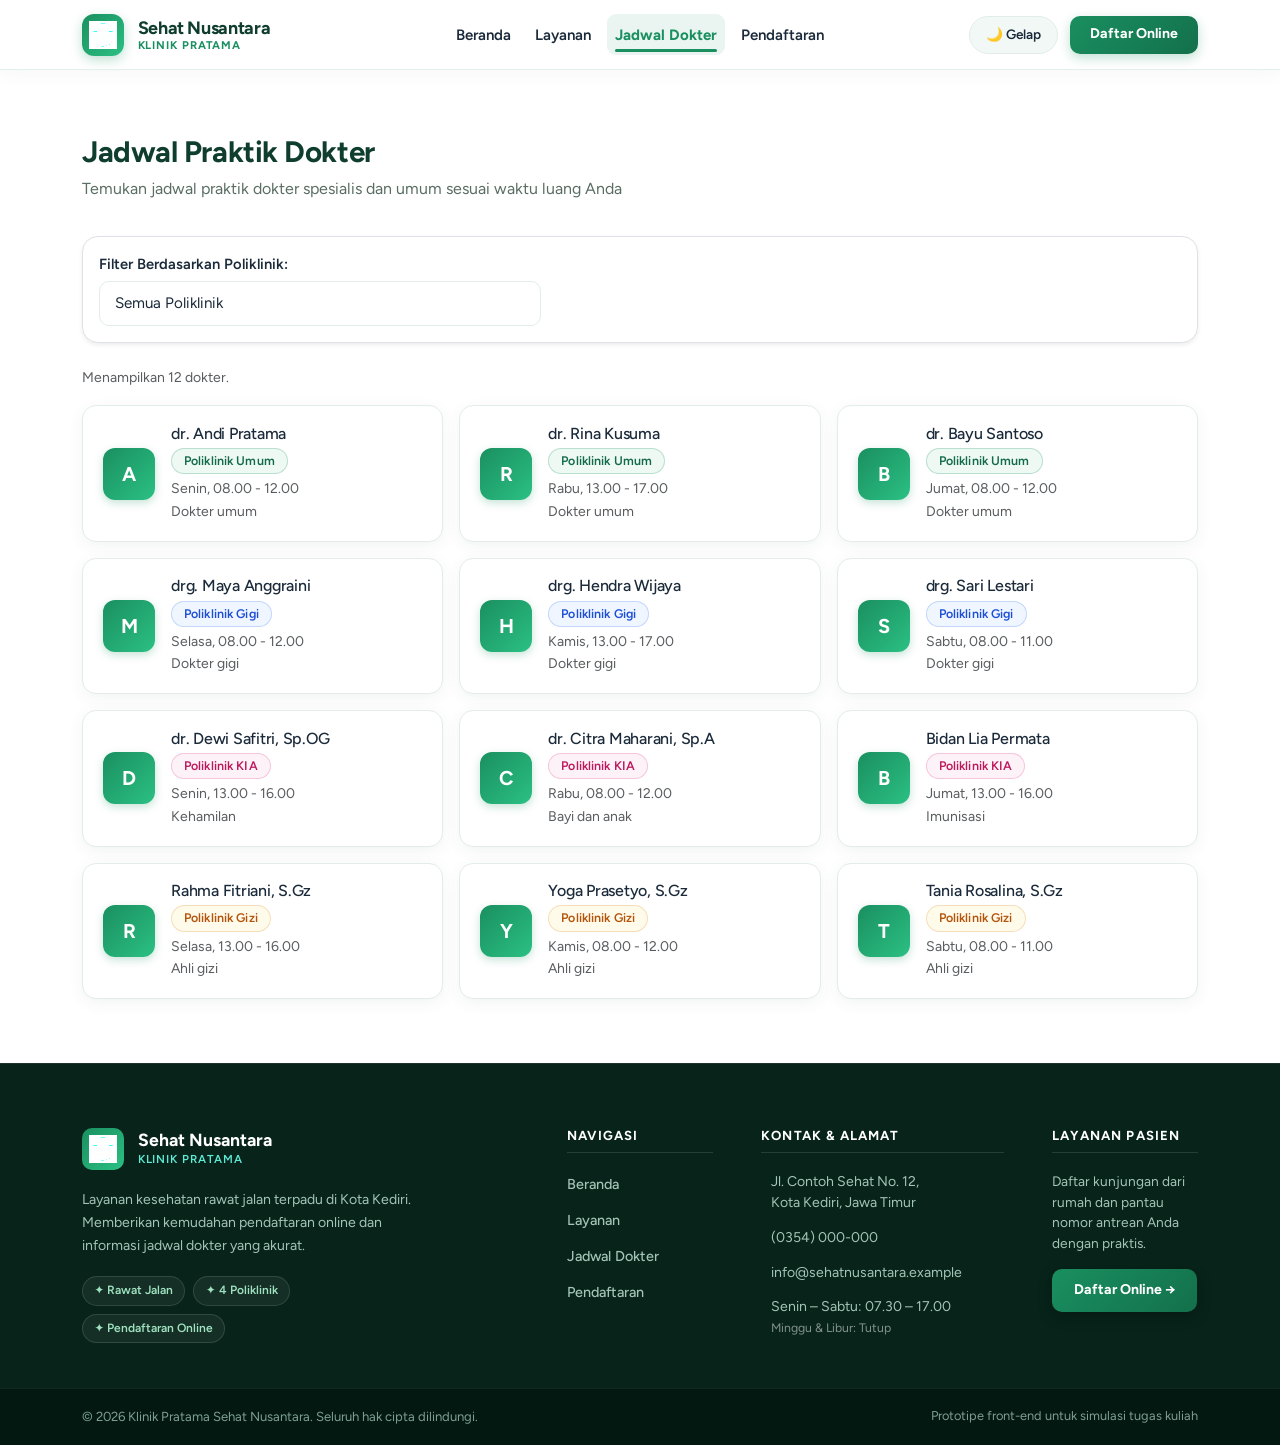
==== commit 9ef533cd: "Memperbarui_logo" ====
--- a/dokter.html
+++ b/dokter.html
@@ -32,7 +32,7 @@
           <a class="navbar-brand" href="index.html">
             <div class="navbar-brand-logo">
               <img
-                src="img/logo.svg"
+                src="img/logo.png"
                 alt="Logo Klinik Sehat Nusantara"
                 width="26"
                 height="26"
@@ -149,7 +149,7 @@
             <div class="col-md-5 col-lg-4">
               <div class="footer-brand">
                 <div class="footer-brand-logo">
-                  <img src="img/logo.svg" alt="Logo Sehat Nusantara" width="28" height="28" />
+                  <img src="img/logo.png" alt="Logo Sehat Nusantara" width="28" height="28" />
                 </div>
                 <div>
                   <span class="footer-brand-name">Sehat Nusantara</span>
--- a/css/style.css
+++ b/css/style.css
@@ -382,6 +382,38 @@
     align-items: center;
     justify-content: space-between;
   }
+  /* Tombol Hamburger Toggler - Kontras Jelas & Proporsional */
+  .navbar-toggler {
+    padding: 0.42rem 0.65rem;
+    font-size: 0.95rem;
+    border-radius: 9px;
+    background-color: rgba(26, 143, 96, 0.08);
+    border: 1.5px solid rgba(26, 143, 96, 0.25);
+    color: #124c37;
+    transition: background-color 0.2s ease, border-color 0.2s ease, box-shadow 0.2s ease, transform 0.15s ease;
+    cursor: pointer;
+    box-shadow: none;
+    display: inline-flex;
+    align-items: center;
+    justify-content: center;
+  }
+  .navbar-toggler:hover {
+    background-color: rgba(26, 143, 96, 0.15);
+    border-color: var(--hijau);
+  }
+  .navbar-toggler:focus {
+    outline: none;
+    box-shadow: 0 0 0 3px rgba(26, 143, 96, 0.22);
+  }
+  .navbar-toggler:active {
+    transform: scale(0.96);
+  }
+  .navbar-toggler-icon {
+    width: 1.35em;
+    height: 1.35em;
+    background-image: url("data:image/svg+xml,%3csvg xmlns='http://www.w3.org/2000/svg' viewBox='0 0 30 30'%3e%3cpath stroke='%23124c37' stroke-linecap='round' stroke-miterlimit='10' stroke-width='2.5' d='M4 7h22M4 15h22M4 23h22'/%3e%3c/svg%3e");
+    transition: transform 0.2s ease;
+  }
   .navbar-collapse {
     background: var(--card-bg);
     border-radius: 14px;
@@ -1372,23 +1404,31 @@
   gap: 0.65rem;
 }
 
+/* Jarak vertikal antar-section pada form pendaftaran */
+#form-daftar {
+  display: flex;
+  flex-direction: column;
+  gap: 2rem;
+}
+
 .form-section {
   background: var(--card-bg);
   border-radius: 18px;
   box-shadow: var(--card-shadow);
   border: 1px solid var(--border-halus);
   overflow: hidden;
-  transition: box-shadow 0.2s ease;
+  transition: box-shadow 0.2s ease, border-color 0.2s ease;
 }
 .form-section:focus-within {
-  box-shadow: 0 6px 22px rgba(26, 143, 96, 0.12);
+  border-color: rgba(26, 143, 96, 0.35);
+  box-shadow: 0 8px 24px rgba(26, 143, 96, 0.12);
 }
 
 .form-section-header {
   display: flex;
   align-items: center;
-  gap: 1.1rem;
-  padding: 1.25rem 1.75rem;
+  gap: 1.15rem;
+  padding: 1.35rem 1.85rem;
   background: rgba(26, 143, 96, 0.04);
   border-bottom: 1px solid var(--border-halus);
 }
@@ -1407,18 +1447,22 @@
   box-shadow: 0 2px 6px rgba(26, 143, 96, 0.3);
 }
 .form-section-title {
-  font-size: 1.05rem;
+  font-size: 1.08rem;
   font-weight: 700;
-  margin: 0;
+  margin: 0 0 0.25rem 0;
   color: var(--biru-tua);
 }
 .form-section-desc {
-  font-size: 0.82rem;
+  font-size: 0.84rem;
   color: var(--teks-muted);
   margin: 0;
+  line-height: 1.45;
 }
 .form-section-body {
-  padding: 1.85rem 1.75rem;
+  padding: 2rem 1.85rem;
+}
+.form-section-body .mb-4 {
+  margin-bottom: 1.55rem !important;
 }
 
 .form-label {
@@ -1596,14 +1640,17 @@
   .form-wrapper {
     gap: 1.5rem;
   }
+  #form-daftar {
+    gap: 1.6rem;
+  }
   .notif-simulasi {
     padding: 0.75rem 0.95rem;
     font-size: 0.85rem;
     gap: 0.55rem;
   }
   .form-section-header {
-    padding: 0.95rem 1.15rem;
-    gap: 0.8rem;
+    padding: 1.1rem 1.35rem;
+    gap: 0.9rem;
   }
   .form-section-num {
     width: 30px;
@@ -1614,10 +1661,13 @@
     font-size: 1rem;
   }
   .form-section-desc {
-    font-size: 0.78rem;
+    font-size: 0.8rem;
   }
   .form-section-body {
-    padding: 1.25rem 1.1rem;
+    padding: 1.5rem 1.35rem;
+  }
+  .form-section-body .mb-4 {
+    margin-bottom: 1.35rem !important;
   }
 }
 
@@ -1643,15 +1693,21 @@
 }
 
 @media (max-width: 480px) {
+  #form-daftar {
+    gap: 1.35rem;
+  }
   .form-section-header {
-    padding: 0.85rem 1rem;
+    padding: 1rem 1.15rem;
   }
   .form-section-body {
-    padding: 1.1rem 0.9rem;
+    padding: 1.25rem 1rem;
+  }
+  .form-section-body .mb-4 {
+    margin-bottom: 1.15rem !important;
   }
   .form-label {
     font-size: 0.88rem;
-    margin-bottom: 0.35rem;
+    margin-bottom: 0.4rem;
   }
   /* font-size 1rem (16px) mencegah iOS Safari zoom-in otomatis saat fokus input */
   .form-control-modern,
@@ -2200,8 +2256,29 @@
     border-color: var(--border-halus);
   }
 }
+/* Toggler Dark Mode - Ikon Terang Elegan, Kontras Tinggi & Selaras Identitas */
+[data-bs-theme="dark"] .navbar-toggler {
+  background-color: rgba(52, 199, 138, 0.12);
+  border: 1.5px solid rgba(52, 199, 138, 0.35);
+  color: #34c78a;
+}
+[data-bs-theme="dark"] .navbar-toggler:hover {
+  background-color: rgba(52, 199, 138, 0.22);
+  border-color: #34c78a;
+}
+[data-bs-theme="dark"] .navbar-toggler:focus {
+  outline: none;
+  box-shadow: 0 0 0 3px rgba(52, 199, 138, 0.35);
+}
+[data-bs-theme="dark"] .navbar-toggler:active {
+  transform: scale(0.96);
+}
 [data-bs-theme="dark"] .navbar-toggler-icon {
-  filter: invert(1);
+  filter: none !important;
+  background-image: url("data:image/svg+xml,%3csvg xmlns='http://www.w3.org/2000/svg' viewBox='0 0 30 30'%3e%3cpath stroke='%2334c78a' stroke-linecap='round' stroke-miterlimit='10' stroke-width='2.5' d='M4 7h22M4 15h22M4 23h22'/%3e%3c/svg%3e") !important;
+}
+[data-bs-theme="dark"] .navbar-toggler:hover .navbar-toggler-icon {
+  background-image: url("data:image/svg+xml,%3csvg xmlns='http://www.w3.org/2000/svg' viewBox='0 0 30 30'%3e%3cpath stroke='%234ade80' stroke-linecap='round' stroke-miterlimit='10' stroke-width='2.5' d='M4 7h22M4 15h22M4 23h22'/%3e%3c/svg%3e") !important;
 }
 [data-bs-theme="dark"] .btn-tema {
   background: rgba(52, 199, 138, 0.1);
@@ -2333,6 +2410,10 @@
   border-color: var(--merah) !important;
 }
 
+[data-bs-theme="dark"] .form-section:focus-within {
+  border-color: rgba(52, 199, 138, 0.45);
+  box-shadow: 0 8px 24px rgba(0, 0, 0, 0.5);
+}
 [data-bs-theme="dark"] .form-section-header {
   background: rgba(52, 199, 138, 0.06);
   border-bottom-color: var(--border-halus);
@@ -2381,33 +2462,285 @@
 }
 
 /* ==========================================================================
-   PRINT STYLES
+   PRINT STYLES — STRUK PENDAFTARAN PASIEN (1 HALAMAN, SIMETRIS & PRESISI)
    ========================================================================== */
+
+/* Sembunyikan print-header di tampilan layar biasa */
+.print-struk-header {
+  display: none !important;
+}
+
+@page {
+  size: A4 portrait;
+  margin: 12mm 15mm;
+}
+
 @media print {
-  body * {
-    visibility: hidden;
-  }
-  #modal-ringkasan,
+  /* ---- Reset semua elemen halaman ---- */
+  html,
+  body {
+    visibility: hidden !important;
+    width: 100% !important;
+    height: auto !important;
+    min-height: 0 !important;
+    margin: 0 !important;
+    padding: 0 !important;
+    overflow: visible !important;
+    background: #ffffff !important;
+    color: #111827 !important;
+    -webkit-print-color-adjust: exact;
+    print-color-adjust: exact;
+  }
+
+  /* ---- Sembunyikan semua elemen body ---- */
+  body > * {
+    display: none !important;
+  }
+
+  /* ---- Tampilkan HANYA modal ringkasan ---- */
+  #modal-ringkasan {
+    display: block !important;
+    visibility: visible !important;
+    position: static !important;
+    left: auto !important;
+    top: auto !important;
+    width: 100% !important;
+    max-width: 100% !important;
+    height: auto !important;
+    margin: 0 auto !important;
+    padding: 0 !important;
+    overflow: visible !important;
+    background: #ffffff !important;
+    color: #111827 !important;
+  }
+
+  /* Semua turunan modal-ringkasan visible */
   #modal-ringkasan * {
-    visibility: visible;
-  }
-  #modal-ringkasan {
-    position: absolute;
-    left: 0;
-    top: 0;
-    width: 100%;
-  }
-  .modal-footer,
-  .btn-close {
-    display: none !important;
-  }
+    visibility: visible !important;
+  }
+
+  /* ---- Dialog & Content: simetris, centered, tepat di tengah halaman cetak ---- */
+  #modal-ringkasan .modal-dialog {
+    position: static !important;
+    margin: 0 auto !important;
+    max-width: 170mm !important;
+    width: 100% !important;
+    transform: none !important;
+    box-shadow: none !important;
+  }
+
   #modal-ringkasan .modal-content {
+    position: static !important;
+    width: 100% !important;
+    max-width: 170mm !important;
+    height: auto !important;
+    max-height: none !important;
+    min-height: 0 !important;
+    margin: 0 auto !important;
+    padding: 0 !important;
+    overflow: visible !important;
     background: #ffffff !important;
-    color: #000000 !important;
+    color: #111827 !important;
     border: none !important;
     box-shadow: none !important;
-  }
-  .nomor-antrean {
-    color: #000000 !important;
-  }
-}
+    border-radius: 0 !important;
+  }
+
+  /* ---- SEMBUNYIKAN header notifikasi modal "Pendaftaran Berhasil!" ---- */
+  #modal-ringkasan .modal-header,
+  #modal-ringkasan .modal-header-modern,
+  #modal-ringkasan .modal-header-content,
+  #modal-ringkasan .modal-sukses-icon,
+  #modal-ringkasan #judul-modal,
+  #modal-ringkasan .modal-title,
+  #modal-ringkasan .modal-subtitle,
+  #modal-ringkasan .btn-close,
+  #modal-ringkasan .btn-close-modern {
+    display: none !important;
+    visibility: hidden !important;
+  }
+
+  /* ---- SEMBUNYIKAN footer tombol cetak/selesai ---- */
+  #modal-ringkasan .modal-footer,
+  #modal-ringkasan .modal-footer-modern {
+    display: none !important;
+    visibility: hidden !important;
+  }
+
+  /* ---- Modal body ---- */
+  #modal-ringkasan .modal-body,
+  #modal-ringkasan .modal-body-modern {
+    padding: 0 !important;
+    margin: 0 auto !important;
+    width: 100% !important;
+    max-width: 100% !important;
+    height: auto !important;
+    max-height: none !important;
+    overflow: visible !important;
+    background: #ffffff !important;
+    color: #111827 !important;
+  }
+
+  /* ---- Header Cetak Struk: Simetris, Rapi, Tepat di Tengah Area Struk ---- */
+  .print-struk-header {
+    display: flex !important;
+    flex-direction: column !important;
+    align-items: center !important;
+    justify-content: center !important;
+    visibility: visible !important;
+    width: 100% !important;
+    max-width: 100% !important;
+    text-align: center !important;
+    margin: 0 auto 5mm auto !important;
+    padding: 0 0 4mm 0 !important;
+    border-bottom: 2px solid #111827 !important;
+    box-sizing: border-box !important;
+  }
+
+  .print-struk-header * {
+    text-align: center !important;
+    margin-left: auto !important;
+    margin-right: auto !important;
+    box-sizing: border-box !important;
+  }
+
+  .print-struk-brand {
+    display: block !important;
+    visibility: visible !important;
+    width: 100% !important;
+    font-size: 13.5pt !important;
+    font-weight: 700 !important;
+    color: #111827 !important;
+    letter-spacing: 0.02em !important;
+    margin: 0 0 1.5mm 0 !important;
+    text-align: center !important;
+    line-height: 1.3 !important;
+  }
+
+  .print-clinic-address {
+    display: block !important;
+    visibility: visible !important;
+    width: 100% !important;
+    font-size: 8.5pt !important;
+    color: #4b5563 !important;
+    margin: 0 0 1.5mm 0 !important;
+    text-align: center !important;
+    line-height: 1.4 !important;
+  }
+
+  .print-struk-divider {
+    display: block !important;
+    visibility: visible !important;
+    width: 48px !important;
+    height: 1.5px !important;
+    background: #111827 !important;
+    margin: 1.5mm auto !important;
+  }
+
+  .print-struk-title {
+    display: block !important;
+    visibility: visible !important;
+    width: 100% !important;
+    font-size: 10.5pt !important;
+    font-weight: 700 !important;
+    letter-spacing: 0.08em !important;
+    color: #111827 !important;
+    margin: 1.5mm 0 0 0 !important;
+    text-align: center !important;
+  }
+
+  /* ---- Kotak nomor antrean ---- */
+  #modal-ringkasan .antrean-box {
+    width: 100% !important;
+    max-width: 100% !important;
+    padding: 4mm 5mm !important;
+    margin: 0 auto 5mm auto !important;
+    background: #f8fafc !important;
+    border: 1.5px dashed #64748b !important;
+    border-radius: 6px !important;
+    text-align: center !important;
+    color: #111827 !important;
+    break-inside: avoid !important;
+    page-break-inside: avoid !important;
+    box-sizing: border-box !important;
+  }
+
+  #modal-ringkasan .antrean-box * {
+    text-align: center !important;
+  }
+
+  #modal-ringkasan .nomor-antrean {
+    font-size: 26pt !important;
+    font-weight: 800 !important;
+    color: #111827 !important;
+    margin: 1mm 0 !important;
+    letter-spacing: 0.05em !important;
+  }
+
+  #modal-ringkasan .antrean-label {
+    font-size: 9pt !important;
+    font-weight: 600 !important;
+    color: #4b5563 !important;
+    margin-bottom: 1mm !important;
+    text-transform: uppercase !important;
+    letter-spacing: 0.04em !important;
+  }
+
+  #modal-ringkasan .antrean-note {
+    font-size: 8pt !important;
+    color: #4b5563 !important;
+    margin: 0 !important;
+  }
+
+  /* ---- Ringkasan data pasien ---- */
+  #modal-ringkasan .ringkasan-wrapper {
+    width: 100% !important;
+    max-width: 100% !important;
+    margin: 0 auto !important;
+    background: #ffffff !important;
+    box-sizing: border-box !important;
+  }
+
+  #modal-ringkasan .ringkasan-judul {
+    color: #111827 !important;
+    border-bottom: 1px solid #cbd5e1 !important;
+    margin: 0 0 3mm 0 !important;
+    padding-bottom: 1.5mm !important;
+    font-size: 9.5pt !important;
+    font-weight: 700 !important;
+    text-transform: uppercase !important;
+    letter-spacing: 0.04em !important;
+  }
+
+  #modal-ringkasan .ringkasan-dl {
+    width: 100% !important;
+    max-width: 100% !important;
+    margin-left: 0 !important;
+    margin-right: 0 !important;
+    overflow: visible !important;
+  }
+
+  #modal-ringkasan .ringkasan-dl dt {
+    color: #4b5563 !important;
+    font-size: 8.5pt !important;
+    font-weight: 600 !important;
+  }
+
+  #modal-ringkasan .ringkasan-dl dd {
+    color: #111827 !important;
+    font-size: 9pt !important;
+    font-weight: 500 !important;
+  }
+
+  #modal-ringkasan .ringkasan-dl > * {
+    margin-top: 0 !important;
+    margin-bottom: 1.5mm !important;
+    break-inside: avoid !important;
+    page-break-inside: avoid !important;
+  }
+
+  /* Sembunyikan backdrop */
+  .modal-backdrop {
+    display: none !important;
+  }
+}
